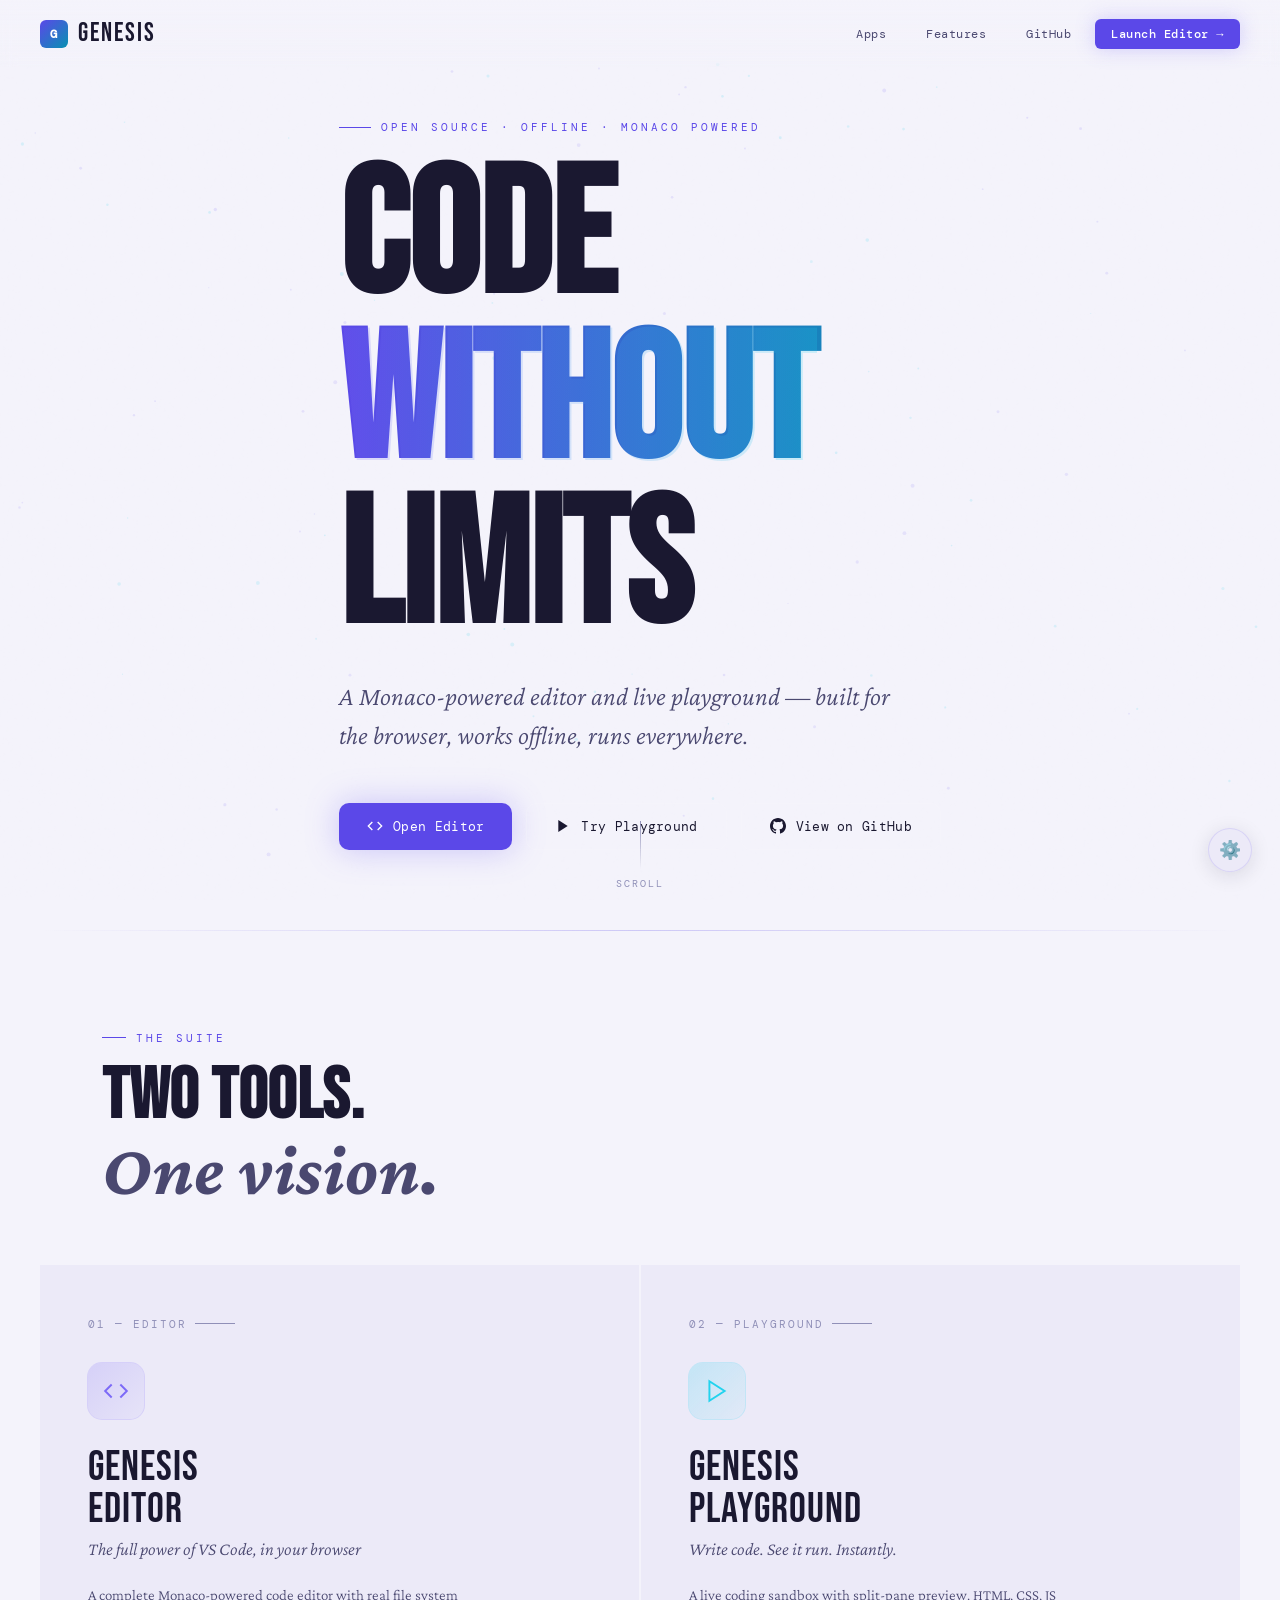
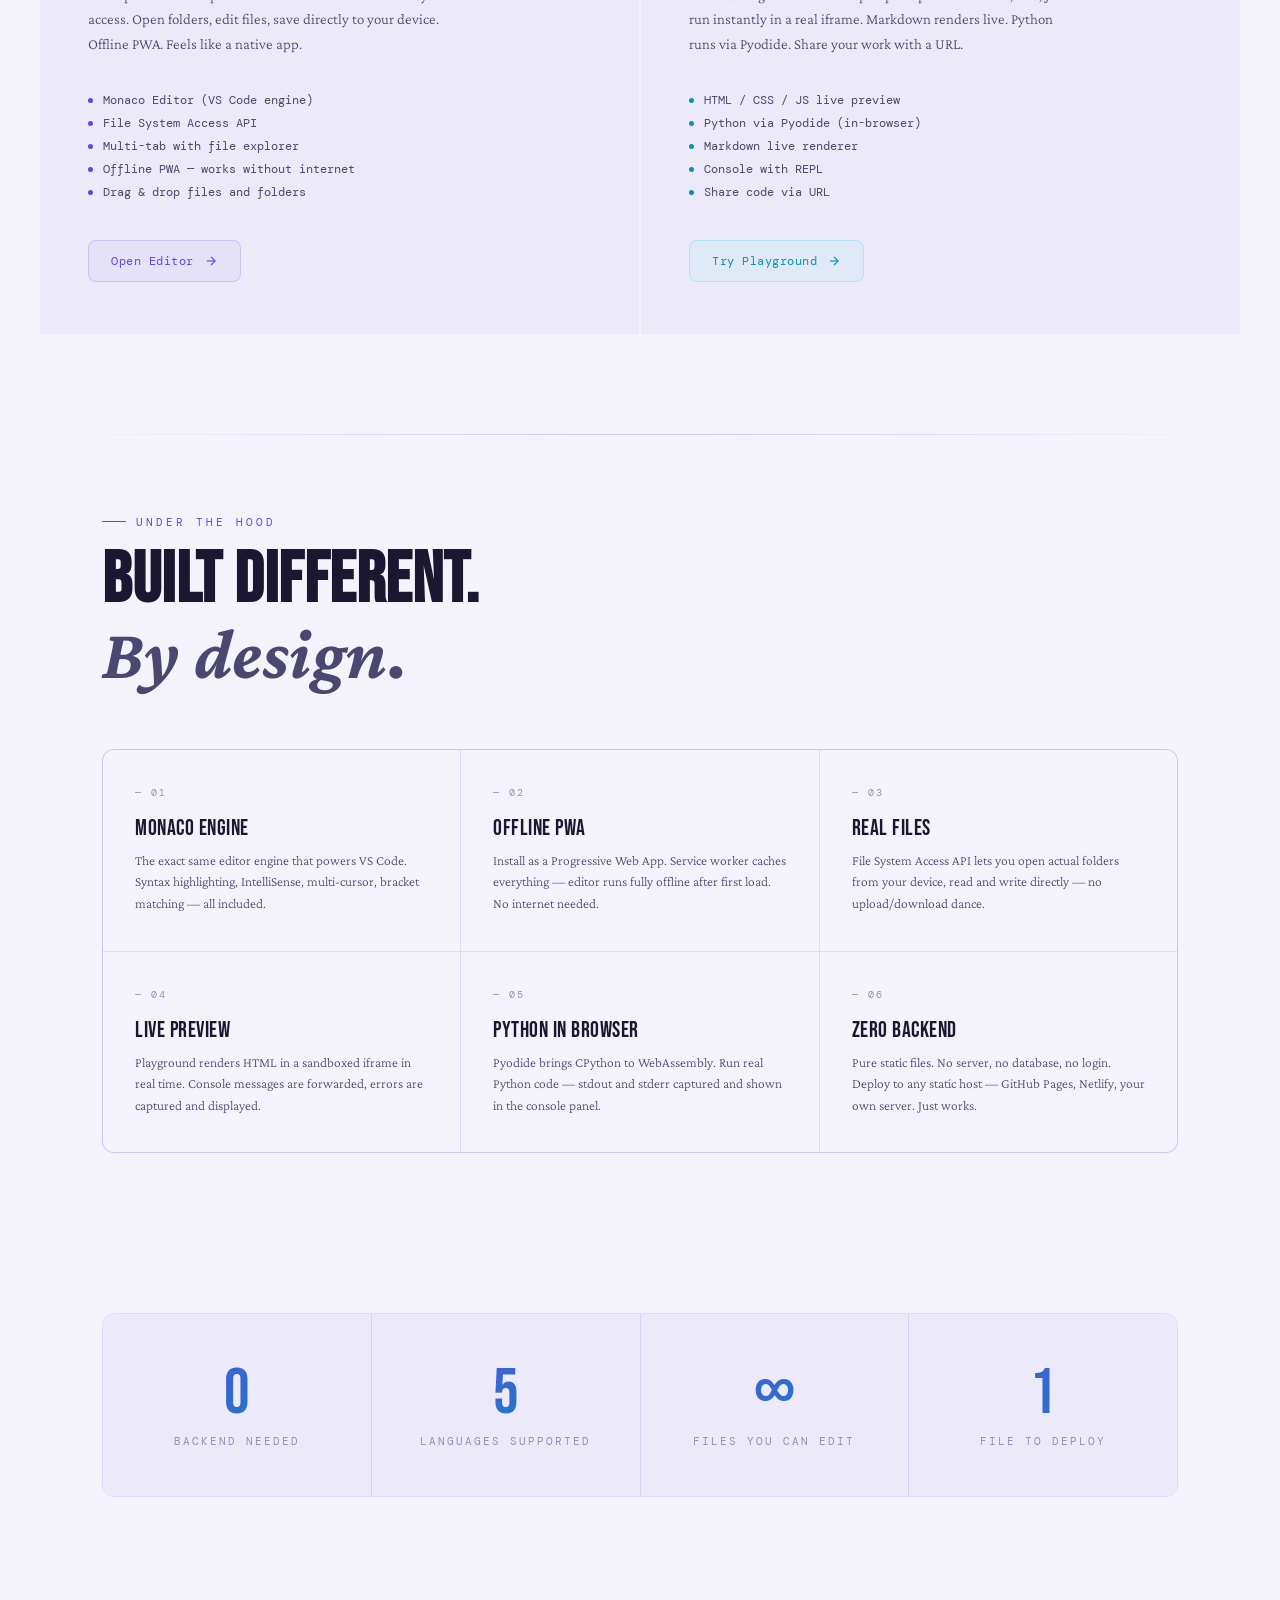
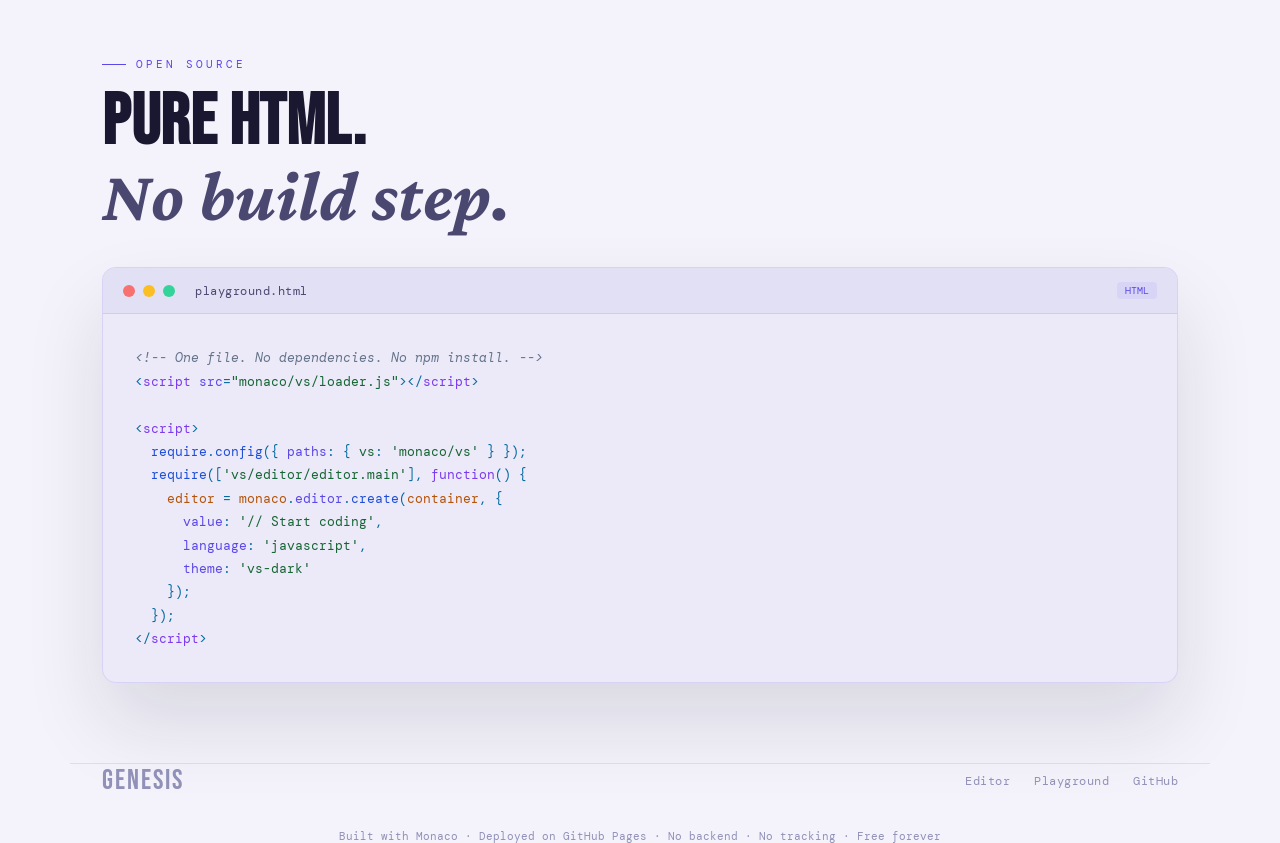
==== index.html @ 994501b7 "Add files via upload" ====
<!DOCTYPE html>
<html lang="en">
<head>
  <meta charset="UTF-8"/>
  <meta name="viewport" content="width=device-width,initial-scale=1.0"/>
  <title>Genesis — Code Without Limits</title>
  <meta name="description" content="Genesis is a powerful offline-capable code editor and playground built for the browser. Edit, run, and create — anywhere."/>
  <meta property="og:title" content="Genesis — Code Without Limits"/>
  <meta property="og:description" content="Monaco-powered editor + live playground. Open source. Offline. Free."/>
  <meta name="theme-color" content="#0a0a12"/>
  <link rel="preconnect" href="https://fonts.googleapis.com"/>
  <link href="https://fonts.googleapis.com/css2?family=Bebas+Neue&family=DM+Mono:ital,wght@0,400;0,500;1,400&family=Crimson+Pro:ital,wght@0,300;0,400;1,300&display=swap" rel="stylesheet"/>
  <style>
    /* ── DARK (default) ── */
    :root {
      --ink:      #e8e6f0;
      --ink2:     #8888aa;
      --ink3:     #44445a;
      --bg:       #0a0a12;
      --bg2:      #0f0f1a;
      --bg3:      #14141f;
      --accent:   #7c6af7;
      --accent2:  #22d3ee;
      --gold:     #f59e0b;
      --red:      #f87171;
      --border:   rgba(124,106,247,0.15);
      --glow:     rgba(124,106,247,0.08);
      --nav-bg:   rgba(10,10,18,.95);
      --shadow:   rgba(0,0,0,.5);
    }
    /* ── LIGHT ── */
    html[data-theme="light"] {
      --ink:      #1a1830;
      --ink2:     #4a4870;
      --ink3:     #9090b8;
      --bg:       #f4f3fb;
      --bg2:      #eceaf8;
      --bg3:      #e2e0f4;
      --accent:   #5b48e8;
      --accent2:  #0891b2;
      --gold:     #d97706;
      --red:      #dc2626;
      --border:   rgba(91,72,232,0.14);
      --glow:     rgba(91,72,232,0.06);
      --nav-bg:   rgba(244,243,251,.95);
      --shadow:   rgba(26,24,48,.12);
    }
    /* ── SETTING BUTTON ── */
    #setting {
      position:fixed;bottom:28px;right:28px;z-index:500;
      width:44px;height:44px;border-radius:50%;
      background:var(--bg2);border:1px solid var(--border);
      color:var(--ink2);font-size:18px;cursor:none;
      display:flex;align-items:center;justify-content:center;
      box-shadow:0 4px 20px var(--shadow);
      transition:background .2s,transform .25s,box-shadow .2s,border-color .2s;
    }
    #setting:hover{background:var(--bg3);transform:rotate(30deg) scale(1.08);border-color:var(--accent);box-shadow:0 6px 28px var(--shadow)}
    /* ── THEME PANEL ── */
    #theme-panel {
      position:fixed;bottom:82px;right:28px;z-index:499;
      background:var(--bg2);border:1px solid var(--border);
      border-radius:12px;padding:6px;
      box-shadow:0 12px 40px var(--shadow);
      display:flex;flex-direction:column;gap:2px;
      opacity:0;pointer-events:none;transform:translateY(8px) scale(.96);
      transition:opacity .18s,transform .18s;min-width:148px;
    }
    #theme-panel.open{opacity:1;pointer-events:all;transform:translateY(0) scale(1)}
    .theme-opt {
      display:flex;align-items:center;gap:10px;
      padding:9px 14px;border-radius:8px;border:none;
      background:transparent;color:var(--ink2);
      font-family:"DM Mono",monospace;font-size:12px;letter-spacing:.3px;
      cursor:none;transition:background .15s,color .15s;text-align:left;width:100%;
    }
    .theme-opt:hover{background:var(--bg3);color:var(--ink)}
    .theme-opt.active{background:rgba(124,106,247,.1);color:var(--accent)}
    html[data-theme="light"] .theme-opt.active{background:rgba(91,72,232,.1);color:var(--accent)}
    .theme-opt-icon{font-size:15px;flex-shrink:0}
    .theme-divider{height:1px;background:var(--border);margin:3px 2px}
    *,*::before,*::after{box-sizing:border-box;margin:0;padding:0}
    html{scroll-behavior:smooth}
    body{
      background:var(--bg);color:var(--ink);
      font-family:'Crimson Pro',Georgia,serif;
      overflow-x:hidden;min-height:100vh;
      cursor:none;
    }

    /* ── CUSTOM CURSOR ── */
    #cursor{
      position:fixed;width:10px;height:10px;border-radius:50%;
      background:var(--accent);pointer-events:none;z-index:9999;
      transform:translate(-50%,-50%);transition:transform .1s,width .2s,height .2s,opacity .2s;
      mix-blend-mode:screen;
    }
    #cursor-ring{
      position:fixed;width:36px;height:36px;border-radius:50%;
      border:1px solid rgba(124,106,247,.4);pointer-events:none;z-index:9998;
      transform:translate(-50%,-50%);transition:transform .18s ease-out,width .25s,height .25s,border-color .2s;
    }
    body:has(a:hover) #cursor,body:has(button:hover) #cursor{width:18px;height:18px}
    body:has(a:hover) #cursor-ring,body:has(button:hover) #cursor-ring{width:56px;height:56px;border-color:rgba(124,106,247,.7)}

    /* ── CANVAS ── */
    #canvas{position:fixed;inset:0;z-index:0;pointer-events:none;opacity:.5}

    /* ── NOISE OVERLAY ── */
    body::before{
      content:'';position:fixed;inset:0;z-index:1;pointer-events:none;
      background-image:url("data:image/svg+xml,%3Csvg viewBox='0 0 256 256' xmlns='http://www.w3.org/2000/svg'%3E%3Cfilter id='n'%3E%3CfeTurbulence type='fractalNoise' baseFrequency='0.9' numOctaves='4' stitchTiles='stitch'/%3E%3C/filter%3E%3Crect width='100%25' height='100%25' filter='url(%23n)' opacity='0.04'/%3E%3C/svg%3E");
      opacity:.4;
    }

    html[data-theme="light"] body::before{opacity:.18}
    html[data-theme="light"] #canvas{opacity:.25}
    /* transition all color properties */
    body,nav,.app-card,.feat-item,.stat,.code-window,.code-titlebar,.code-body{transition:background .3s,color .3s,border-color .3s}
    /* ── LAYOUT ── */
    .wrap{position:relative;z-index:2;max-width:1140px;margin:0 auto;padding:0 32px}

    /* ── NAV ── */
    nav{
      position:fixed;top:0;left:0;right:0;z-index:100;
      padding:18px 40px;display:flex;align-items:center;gap:16px;
      background:linear-gradient(to bottom,var(--nav-bg) 0%,transparent 100%);
      backdrop-filter:blur(8px);
    }
    .nav-logo{
      font-family:'Bebas Neue',sans-serif;font-size:26px;letter-spacing:2px;
      color:var(--ink);text-decoration:none;display:flex;align-items:center;gap:10px;
    }
    .nav-logo-mark{
      width:28px;height:28px;border-radius:6px;
      background:linear-gradient(135deg,var(--accent),var(--accent2));
      display:flex;align-items:center;justify-content:center;
      font-size:12px;font-weight:900;color:#fff;font-family:'DM Mono',monospace;
    }
    .nav-links{margin-left:auto;display:flex;gap:8px;align-items:center}
    .nav-link{
      padding:7px 16px;border-radius:6px;font-family:'DM Mono',monospace;
      font-size:12px;color:var(--ink2);text-decoration:none;letter-spacing:.5px;
      transition:color .15s,background .15s;
    }
    .nav-link:hover{color:var(--ink);background:rgba(255,255,255,.06)}
    .nav-link.cta{
      background:var(--accent);color:#fff;font-weight:500;
      transition:background .15s,transform .1s,box-shadow .15s;
      box-shadow:0 0 20px rgba(124,106,247,.3);
    }
    .nav-link.cta:hover{background:#6c5ae0;transform:translateY(-1px);box-shadow:0 4px 28px rgba(124,106,247,.5)}

    /* ── HERO ── */
    #hero{
      min-height:100vh;display:flex;flex-direction:column;justify-content:center;
      padding:120px 40px 80px;position:relative;overflow:hidden;
    }
    .hero-eyebrow{
      font-family:'DM Mono',monospace;font-size:11px;letter-spacing:3px;
      color:var(--accent);text-transform:uppercase;margin-bottom:24px;
      opacity:0;animation:fadeUp .6s .2s forwards;
      display:flex;align-items:center;gap:10px;
    }
    .hero-eyebrow::before{content:'';width:32px;height:1px;background:var(--accent)}
    .hero-title{
      font-family:'Bebas Neue',sans-serif;
      font-size:clamp(80px, 14vw, 200px);
      line-height:.92;letter-spacing:-1px;
      color:var(--ink);
      opacity:0;animation:fadeUp .7s .35s forwards;
      position:relative;
    }
    .hero-title .accent-line{
      display:block;
      background:linear-gradient(90deg,var(--accent),var(--accent2));
      -webkit-background-clip:text;-webkit-text-fill-color:transparent;background-clip:text;
      position:relative;
    }
    .hero-title .accent-line::after{
      content:attr(data-text);
      position:absolute;left:2px;top:2px;
      background:linear-gradient(90deg,rgba(124,106,247,.2),rgba(34,211,238,.2));
      -webkit-background-clip:text;-webkit-text-fill-color:transparent;background-clip:text;
      animation:glitch 4s infinite;
    }
    @keyframes glitch{
      0%,90%,100%{transform:none;opacity:0}
      91%{transform:translate(-3px,1px) skewX(-1deg);opacity:.6}
      93%{transform:translate(3px,-1px) skewX(1deg);opacity:.4}
      95%{transform:translate(-1px,2px);opacity:.5}
      97%{transform:translate(2px,-1px);opacity:.3}
    }
    .hero-sub{
      font-size:clamp(18px,2.5vw,26px);color:var(--ink2);
      font-weight:300;font-style:italic;max-width:560px;
      line-height:1.5;margin-top:24px;
      opacity:0;animation:fadeUp .7s .5s forwards;
    }
    .hero-ctas{
      display:flex;gap:14px;margin-top:48px;flex-wrap:wrap;
      opacity:0;animation:fadeUp .7s .65s forwards;
    }
    .btn-hero{
      display:inline-flex;align-items:center;gap:10px;
      padding:14px 28px;border-radius:10px;
      font-family:'DM Mono',monospace;font-size:13px;
      text-decoration:none;transition:all .2s;letter-spacing:.3px;
      border:none;cursor:none;
    }
    .btn-hero.primary{
      background:var(--accent);color:#fff;
      box-shadow:0 0 32px rgba(124,106,247,.35);
    }
    .btn-hero.primary:hover{background:#6c5ae0;transform:translateY(-2px);box-shadow:0 8px 40px rgba(124,106,247,.5)}
    .btn-hero.secondary{
      background:transparent;color:var(--ink);
      border:1px solid rgba(255,255,255,.12);
    }
    .btn-hero.secondary:hover{background:rgba(255,255,255,.06);border-color:rgba(255,255,255,.22);transform:translateY(-2px)}
    .btn-hero svg{flex-shrink:0}

    .hero-scroll{
      position:absolute;bottom:40px;left:50%;transform:translateX(-50%);
      display:flex;flex-direction:column;align-items:center;gap:8px;
      color:var(--ink3);font-family:'DM Mono',monospace;font-size:10px;letter-spacing:2px;
      opacity:0;animation:fadeIn 1s 1.2s forwards;
    }
    .hero-scroll-line{width:1px;height:48px;background:linear-gradient(to bottom,var(--ink3),transparent);animation:scrollPulse 2s infinite}
    @keyframes scrollPulse{0%,100%{opacity:.3;transform:scaleY(1)}50%{opacity:1;transform:scaleY(1.1)}}

    /* ── DIVIDER ── */
    .section-divider{
      height:1px;background:linear-gradient(to right,transparent,var(--accent),transparent);
      margin:0 40px;opacity:.25;
    }

    /* ── APPS SECTION ── */
    #apps{padding:100px 40px;}
    .section-label{
      font-family:'DM Mono',monospace;font-size:11px;letter-spacing:3px;
      color:var(--accent);text-transform:uppercase;margin-bottom:16px;
      display:flex;align-items:center;gap:10px;
    }
    .section-label::before{content:'';width:24px;height:1px;background:var(--accent)}
    .section-title{
      font-family:'Bebas Neue',sans-serif;font-size:clamp(42px,6vw,72px);
      color:var(--ink);line-height:1;margin-bottom:56px;letter-spacing:.5px;
    }
    .section-title em{font-style:italic;color:var(--ink2);font-family:'Crimson Pro',serif}

    .apps-grid{display:grid;grid-template-columns:1fr 1fr;gap:2px}

    .app-card{
      position:relative;padding:52px 48px;overflow:hidden;
      background:var(--bg2);
      transition:background .2s;
      text-decoration:none;color:inherit;display:block;
    }
    .app-card:hover{background:var(--bg3)}
    .app-card::before{
      content:'';position:absolute;inset:0;
      opacity:0;transition:opacity .3s;
      pointer-events:none;
    }
    .app-card-editor::before{background:radial-gradient(ellipse at 20% 50%,rgba(124,106,247,.08) 0%,transparent 70%)}
    .app-card-playground::before{background:radial-gradient(ellipse at 80% 50%,rgba(34,211,238,.08) 0%,transparent 70%)}
    .app-card:hover::before{opacity:1}

    /* top accent line */
    .app-card::after{
      content:'';position:absolute;top:0;left:0;right:0;height:2px;
      opacity:0;transition:opacity .3s;
    }
    .app-card-editor::after{background:linear-gradient(to right,var(--accent),transparent)}
    .app-card-playground::after{background:linear-gradient(to right,var(--accent2),transparent)}
    .app-card:hover::after{opacity:1}

    .app-card-num{
      font-family:'DM Mono',monospace;font-size:11px;color:var(--ink3);
      letter-spacing:2px;margin-bottom:32px;display:flex;align-items:center;gap:8px;
    }
    .app-card-num::after{content:'';flex:1;max-width:40px;height:1px;background:var(--ink3)}

    .app-icon{
      width:56px;height:56px;border-radius:14px;margin-bottom:28px;
      display:flex;align-items:center;justify-content:center;font-size:24px;
      position:relative;
    }
    .app-icon-editor{background:linear-gradient(135deg,rgba(124,106,247,.2),rgba(124,106,247,.05));box-shadow:0 0 0 1px rgba(124,106,247,.2)}
    .app-icon-playground{background:linear-gradient(135deg,rgba(34,211,238,.2),rgba(34,211,238,.05));box-shadow:0 0 0 1px rgba(34,211,238,.2)}

    .app-name{
      font-family:'Bebas Neue',sans-serif;font-size:42px;letter-spacing:1px;
      color:var(--ink);margin-bottom:8px;line-height:1;
    }
    .app-tagline{
      font-family:'Crimson Pro',serif;font-size:18px;font-style:italic;
      color:var(--ink2);margin-bottom:24px;font-weight:300;
    }
    .app-desc{
      font-size:15px;color:var(--ink2);line-height:1.65;margin-bottom:36px;
      font-weight:300;max-width:380px;
    }
    .app-features{display:flex;flex-direction:column;gap:8px;margin-bottom:40px}
    .app-feat{
      display:flex;align-items:center;gap:10px;
      font-family:'DM Mono',monospace;font-size:11.5px;color:var(--ink2);
    }
    .app-feat-dot{width:5px;height:5px;border-radius:50%;flex-shrink:0}
    .feat-dot-editor{background:var(--accent)}
    .feat-dot-playground{background:var(--accent2)}

    .app-cta{
      display:inline-flex;align-items:center;gap:10px;
      font-family:'DM Mono',monospace;font-size:12px;letter-spacing:.5px;
      padding:12px 22px;border-radius:8px;text-decoration:none;
      transition:all .2s;
    }
    .app-cta-editor{
      color:var(--accent);border:1px solid rgba(124,106,247,.25);
      background:rgba(124,106,247,.06);
    }
    .app-cta-editor:hover{background:rgba(124,106,247,.14);border-color:rgba(124,106,247,.5);transform:translateY(-1px)}
    .app-cta-playground{
      color:var(--accent2);border:1px solid rgba(34,211,238,.25);
      background:rgba(34,211,238,.06);
    }
    .app-cta-playground:hover{background:rgba(34,211,238,.14);border-color:rgba(34,211,238,.5);transform:translateY(-1px)}

    .app-cta svg{transition:transform .2s}
    .app-card:hover .app-cta svg{transform:translateX(4px)}

    /* ── FEATURES STRIP ── */
    #features{padding:80px 40px}
    .features-grid{
      display:grid;grid-template-columns:repeat(3,1fr);gap:1px;
      background:var(--border);border:1px solid var(--border);border-radius:12px;overflow:hidden;
    }
    .feat-item{
      padding:36px 32px;background:var(--bg);
      opacity:0;transform:translateY(20px);
      transition:opacity .5s,transform .5s,background .2s;
    }
    .feat-item.visible{opacity:1;transform:translateY(0)}
    .feat-item:hover{background:var(--bg2)}
    .feat-num{font-family:'DM Mono',monospace;font-size:10px;color:var(--ink3);letter-spacing:2px;margin-bottom:16px}
    .feat-title{font-family:'Bebas Neue',sans-serif;font-size:22px;color:var(--ink);margin-bottom:8px;letter-spacing:.5px}
    .feat-body{font-size:13.5px;color:var(--ink2);line-height:1.6;font-weight:300}

    /* ── STATS ── */
    #stats{padding:80px 40px}
    .stats-row{display:flex;gap:0;border:1px solid var(--border);border-radius:12px;overflow:hidden}
    .stat{
      flex:1;padding:48px 36px;text-align:center;
      background:var(--bg2);border-right:1px solid var(--border);
      transition:background .2s;
    }
    .stat:last-child{border-right:none}
    .stat:hover{background:var(--bg3)}
    .stat-num{
      font-family:'Bebas Neue',sans-serif;font-size:64px;line-height:1;
      background:linear-gradient(135deg,var(--accent),var(--accent2));
      -webkit-background-clip:text;-webkit-text-fill-color:transparent;background-clip:text;
    }
    .stat-label{font-family:'DM Mono',monospace;font-size:11px;color:var(--ink3);letter-spacing:2px;margin-top:8px;text-transform:uppercase}

    /* ── CODE PREVIEW ── */
    #preview-section{padding:80px 40px}
    .code-window{
      background:var(--bg2);border:1px solid var(--border);border-radius:14px;overflow:hidden;
      box-shadow:0 40px 80px var(--shadow);
    }
    .code-titlebar{
      display:flex;align-items:center;gap:8px;padding:14px 20px;
      background:var(--bg3);border-bottom:1px solid var(--border);
    }
    .code-dot{width:12px;height:12px;border-radius:50%}
    .code-dot-r{background:#f87171}.code-dot-y{background:#fbbf24}.code-dot-g{background:#34d399}
    .code-filename{
      margin-left:12px;font-family:'DM Mono',monospace;font-size:12px;
      color:var(--ink2);letter-spacing:.5px;
    }
    .code-lang-badge{
      margin-left:auto;font-family:'DM Mono',monospace;font-size:10px;
      color:var(--accent);background:rgba(124,106,247,.1);
      padding:2px 8px;border-radius:4px;
    }
    .code-body{padding:32px;font-family:'DM Mono',monospace;font-size:13px;line-height:1.8;overflow-x:auto}
    .t-kw{color:#c792ea}.t-fn{color:#82aaff}.t-str{color:#c3e88d}
    .t-num{color:#f78c6c}.t-cm{color:#546e7a;font-style:italic}.t-punct{color:#89ddff}
    .t-var{color:#ffcb6b}.t-prop{color:#7c6af7}
    html[data-theme="light"] .t-kw{color:#7c3aed}
    html[data-theme="light"] .t-fn{color:#1d4ed8}
    html[data-theme="light"] .t-str{color:#166534}
    html[data-theme="light"] .t-num{color:#9a3412}
    html[data-theme="light"] .t-cm{color:#64748b}
    html[data-theme="light"] .t-punct{color:#0369a1}
    html[data-theme="light"] .t-var{color:#b45309}
    html[data-theme="light"] .t-prop{color:#5b48e8}

    /* ── FOOTER ── */
    footer{
      padding:64px 40px;border-top:1px solid var(--border);
      display:flex;align-items:center;justify-content:space-between;flex-wrap:wrap;gap:24px;
    }
    .footer-logo{font-family:'Bebas Neue',sans-serif;font-size:28px;letter-spacing:2px;color:var(--ink3)}
    .footer-links{display:flex;gap:24px;flex-wrap:wrap}
    .footer-link{font-family:'DM Mono',monospace;font-size:12px;color:var(--ink3);text-decoration:none;letter-spacing:.5px;transition:color .15s}
    .footer-link:hover{color:var(--ink)}
    .footer-copy{font-family:'DM Mono',monospace;font-size:11px;color:var(--ink3);width:100%;text-align:center;margin-top:8px}

    /* ── ANIMATIONS ── */
    @keyframes fadeUp{from{opacity:0;transform:translateY(24px)}to{opacity:1;transform:translateY(0)}}
    @keyframes fadeIn{from{opacity:0}to{opacity:1}}

    /* ── MOBILE ── */
    @media(max-width:800px){
      nav{padding:16px 20px}
      .nav-links .nav-link:not(.cta){display:none}
      #hero{padding:100px 20px 80px}
      #apps,#features,#stats,#preview-section,footer{padding-left:20px;padding-right:20px}
      .apps-grid{grid-template-columns:1fr}
      .features-grid{grid-template-columns:1fr}
      .stats-row{flex-direction:column}
      .stat{border-right:none;border-bottom:1px solid var(--border);padding:36px 24px}
      .stat:last-child{border-bottom:none}
      .app-card{padding:36px 28px}
      .hero-scroll{display:none}
      body{cursor:auto}
      #cursor,#cursor-ring{display:none}
    }
  </style>
</head>
<body>

<div id="cursor"></div>
<div id="cursor-ring"></div>
<canvas id="canvas"></canvas>

<!-- NAV -->
<nav>
  <a href="#" class="nav-logo">
    <div class="nav-logo-mark">G</div>
    GENESIS
  </a>
  <div class="nav-links">
    <a href="#apps" class="nav-link">Apps</a>
    <a href="#features" class="nav-link">Features</a>
    <a href="https://github.com/hpctav/Genesis" class="nav-link" target="_blank">GitHub</a>
    <a href="editor.html" class="nav-link cta">Launch Editor →</a>
  </div>
</nav>

<!-- HERO -->
<section id="hero">
  <div class="wrap">
    <p class="hero-eyebrow">Open Source · Offline · Monaco Powered</p>
    <h1 class="hero-title">
      CODE<br>
      <span class="accent-line" data-text="WITHOUT">WITHOUT</span>
      LIMITS
    </h1>
    <p class="hero-sub">A Monaco-powered editor and live playground — built for the browser, works offline, runs everywhere.</p>
    <div class="hero-ctas">
      <a href="editor.html" class="btn-hero primary">
        <svg width="16" height="16" viewBox="0 0 24 24" fill="none" stroke="currentColor" stroke-width="2"><polyline points="16 18 22 12 16 6"/><polyline points="8 6 2 12 8 18"/></svg>
        Open Editor
      </a>
      <a href="playground.html" class="btn-hero secondary">
        <svg width="16" height="16" viewBox="0 0 24 24" fill="currentColor"><polygon points="5,3 19,12 5,21"/></svg>
        Try Playground
      </a>
      <a href="https://github.com/hpctav/Genesis" class="btn-hero secondary" target="_blank">
        <svg width="16" height="16" viewBox="0 0 24 24" fill="currentColor"><path d="M12 0C5.37 0 0 5.37 0 12c0 5.3 3.44 9.8 8.2 11.38.6.11.82-.26.82-.58v-2.03c-3.34.72-4.04-1.61-4.04-1.61-.54-1.38-1.33-1.75-1.33-1.75-1.09-.74.08-.73.08-.73 1.2.09 1.84 1.24 1.84 1.24 1.07 1.83 2.8 1.3 3.49 1 .11-.78.42-1.3.76-1.6-2.67-.3-5.47-1.33-5.47-5.93 0-1.31.47-2.38 1.24-3.22-.14-.3-.54-1.52.1-3.18 0 0 1-.32 3.3 1.23a11.5 11.5 0 0 1 3-.4c1.02 0 2.04.13 3 .4 2.28-1.55 3.29-1.23 3.29-1.23.64 1.66.24 2.88.12 3.18.77.84 1.23 1.91 1.23 3.22 0 4.61-2.8 5.63-5.48 5.92.43.37.81 1.1.81 2.22v3.29c0 .32.22.7.82.58C20.56 21.8 24 17.3 24 12c0-6.63-5.37-12-12-12z"/></svg>
        View on GitHub
      </a>
    </div>
  </div>
  <div class="hero-scroll">
    <div class="hero-scroll-line"></div>
    SCROLL
  </div>
</section>

<div class="section-divider"></div>

<!-- APPS SECTION -->
<section id="apps">
  <div class="wrap">
    <p class="section-label">The Suite</p>
    <h2 class="section-title">Two tools.<br><em>One vision.</em></h2>
  </div>

  <div class="apps-grid">
    <!-- EDITOR -->
    <a href="editor.html" class="app-card app-card-editor">
      <div class="app-card-num">01 — EDITOR</div>
      <div class="app-icon app-icon-editor">
        <svg width="26" height="26" viewBox="0 0 24 24" fill="none" stroke="#7c6af7" stroke-width="1.8"><polyline points="16 18 22 12 16 6"/><polyline points="8 6 2 12 8 18"/></svg>
      </div>
      <div class="app-name">Genesis<br>Editor</div>
      <div class="app-tagline">The full power of VS Code, in your browser</div>
      <p class="app-desc">
        A complete Monaco-powered code editor with real file system access. 
        Open folders, edit files, save directly to your device. Offline PWA. 
        Feels like a native app.
      </p>
      <div class="app-features">
        <div class="app-feat"><span class="app-feat-dot feat-dot-editor"></span>Monaco Editor (VS Code engine)</div>
        <div class="app-feat"><span class="app-feat-dot feat-dot-editor"></span>File System Access API</div>
        <div class="app-feat"><span class="app-feat-dot feat-dot-editor"></span>Multi-tab with file explorer</div>
        <div class="app-feat"><span class="app-feat-dot feat-dot-editor"></span>Offline PWA — works without internet</div>
        <div class="app-feat"><span class="app-feat-dot feat-dot-editor"></span>Drag & drop files and folders</div>
      </div>
      <span class="app-cta app-cta-editor">
        Open Editor
        <svg width="14" height="14" viewBox="0 0 24 24" fill="none" stroke="currentColor" stroke-width="2"><line x1="5" y1="12" x2="19" y2="12"/><polyline points="12 5 19 12 12 19"/></svg>
      </span>
    </a>

    <!-- PLAYGROUND -->
    <a href="playground.html" class="app-card app-card-playground">
      <div class="app-card-num">02 — PLAYGROUND</div>
      <div class="app-icon app-icon-playground">
        <svg width="26" height="26" viewBox="0 0 24 24" fill="none" stroke="#22d3ee" stroke-width="1.8"><polygon points="5,3 19,12 5,21"/></svg>
      </div>
      <div class="app-name">Genesis<br>Playground</div>
      <div class="app-tagline">Write code. See it run. Instantly.</div>
      <p class="app-desc">
        A live coding sandbox with split-pane preview. HTML, CSS, JS run 
        instantly in a real iframe. Markdown renders live. Python runs via Pyodide. 
        Share your work with a URL.
      </p>
      <div class="app-features">
        <div class="app-feat"><span class="app-feat-dot feat-dot-playground"></span>HTML / CSS / JS live preview</div>
        <div class="app-feat"><span class="app-feat-dot feat-dot-playground"></span>Python via Pyodide (in-browser)</div>
        <div class="app-feat"><span class="app-feat-dot feat-dot-playground"></span>Markdown live renderer</div>
        <div class="app-feat"><span class="app-feat-dot feat-dot-playground"></span>Console with REPL</div>
        <div class="app-feat"><span class="app-feat-dot feat-dot-playground"></span>Share code via URL</div>
      </div>
      <span class="app-cta app-cta-playground">
        Try Playground
        <svg width="14" height="14" viewBox="0 0 24 24" fill="none" stroke="currentColor" stroke-width="2"><line x1="5" y1="12" x2="19" y2="12"/><polyline points="12 5 19 12 12 19"/></svg>
      </span>
    </a>
  </div>
</section>

<div class="section-divider"></div>

<!-- FEATURES -->
<section id="features">
  <div class="wrap">
    <p class="section-label">Under the hood</p>
    <h2 class="section-title">Built different.<br><em>By design.</em></h2>
    <div class="features-grid">
      <div class="feat-item">
        <div class="feat-num">— 01</div>
        <div class="feat-title">Monaco Engine</div>
        <p class="feat-body">The exact same editor engine that powers VS Code. Syntax highlighting, IntelliSense, multi-cursor, bracket matching — all included.</p>
      </div>
      <div class="feat-item">
        <div class="feat-num">— 02</div>
        <div class="feat-title">Offline PWA</div>
        <p class="feat-body">Install as a Progressive Web App. Service worker caches everything — editor runs fully offline after first load. No internet needed.</p>
      </div>
      <div class="feat-item">
        <div class="feat-num">— 03</div>
        <div class="feat-title">Real Files</div>
        <p class="feat-body">File System Access API lets you open actual folders from your device, read and write directly — no upload/download dance.</p>
      </div>
      <div class="feat-item">
        <div class="feat-num">— 04</div>
        <div class="feat-title">Live Preview</div>
        <p class="feat-body">Playground renders HTML in a sandboxed iframe in real time. Console messages are forwarded, errors are captured and displayed.</p>
      </div>
      <div class="feat-item">
        <div class="feat-num">— 05</div>
        <div class="feat-title">Python In Browser</div>
        <p class="feat-body">Pyodide brings CPython to WebAssembly. Run real Python code — stdout and stderr captured and shown in the console panel.</p>
      </div>
      <div class="feat-item">
        <div class="feat-num">— 06</div>
        <div class="feat-title">Zero Backend</div>
        <p class="feat-body">Pure static files. No server, no database, no login. Deploy to any static host — GitHub Pages, Netlify, your own server. Just works.</p>
      </div>
    </div>
  </div>
</section>

<!-- STATS -->
<section id="stats">
  <div class="wrap">
    <div class="stats-row">
      <div class="stat"><div class="stat-num">0</div><div class="stat-label">Backend Needed</div></div>
      <div class="stat"><div class="stat-num">5</div><div class="stat-label">Languages Supported</div></div>
      <div class="stat"><div class="stat-num">∞</div><div class="stat-label">Files You Can Edit</div></div>
      <div class="stat"><div class="stat-num">1</div><div class="stat-label">File to Deploy</div></div>
    </div>
  </div>
</section>

<!-- CODE PREVIEW -->
<section id="preview-section">
  <div class="wrap">
    <p class="section-label">Open Source</p>
    <h2 class="section-title" style="margin-bottom:32px">Pure HTML.<br><em>No build step.</em></h2>
    <div class="code-window">
      <div class="code-titlebar">
        <div class="code-dot code-dot-r"></div>
        <div class="code-dot code-dot-y"></div>
        <div class="code-dot code-dot-g"></div>
        <span class="code-filename">playground.html</span>
        <span class="code-lang-badge">HTML</span>
      </div>
      <div class="code-body">
<span class="t-cm">&lt;!-- One file. No dependencies. No npm install. --&gt;</span><br>
<span class="t-punct">&lt;</span><span class="t-kw">script</span> <span class="t-prop">src</span><span class="t-punct">=</span><span class="t-str">"monaco/vs/loader.js"</span><span class="t-punct">&gt;&lt;/</span><span class="t-kw">script</span><span class="t-punct">&gt;</span><br><br>
<span class="t-punct">&lt;</span><span class="t-kw">script</span><span class="t-punct">&gt;</span><br>
&nbsp;&nbsp;<span class="t-fn">require</span><span class="t-punct">.</span><span class="t-fn">config</span><span class="t-punct">({</span> <span class="t-prop">paths</span><span class="t-punct">:</span> <span class="t-punct">{</span> <span class="t-str">vs</span><span class="t-punct">:</span> <span class="t-str">'monaco/vs'</span> <span class="t-punct">}</span> <span class="t-punct">});</span><br>
&nbsp;&nbsp;<span class="t-fn">require</span><span class="t-punct">([</span><span class="t-str">'vs/editor/editor.main'</span><span class="t-punct">],</span> <span class="t-kw">function</span><span class="t-punct">() {</span><br>
&nbsp;&nbsp;&nbsp;&nbsp;<span class="t-var">editor</span> <span class="t-punct">=</span> <span class="t-var">monaco</span><span class="t-punct">.</span><span class="t-prop">editor</span><span class="t-punct">.</span><span class="t-fn">create</span><span class="t-punct">(</span><span class="t-var">container</span><span class="t-punct">,</span> <span class="t-punct">{</span><br>
&nbsp;&nbsp;&nbsp;&nbsp;&nbsp;&nbsp;<span class="t-prop">value</span><span class="t-punct">:</span> <span class="t-str">'// Start coding'</span><span class="t-punct">,</span><br>
&nbsp;&nbsp;&nbsp;&nbsp;&nbsp;&nbsp;<span class="t-prop">language</span><span class="t-punct">:</span> <span class="t-str">'javascript'</span><span class="t-punct">,</span><br>
&nbsp;&nbsp;&nbsp;&nbsp;&nbsp;&nbsp;<span class="t-prop">theme</span><span class="t-punct">:</span> <span class="t-str">'vs-dark'</span><br>
&nbsp;&nbsp;&nbsp;&nbsp;<span class="t-punct">});</span><br>
&nbsp;&nbsp;<span class="t-punct">});</span><br>
<span class="t-punct">&lt;/</span><span class="t-kw">script</span><span class="t-punct">&gt;</span>
      </div>
    </div>
  </div>
</section>

<!-- FOOTER -->
<footer class="wrap">
  <div class="footer-logo">GENESIS</div>
  <div class="footer-links">
    <a href="editor.html" class="footer-link">Editor</a>
    <a href="playground.html" class="footer-link">Playground</a>
    <a href="https://github.com/hpctav/Genesis" class="footer-link" target="_blank">GitHub</a>
  </div>
  <p class="footer-copy">Built with Monaco · Deployed on GitHub Pages · No backend · No tracking · Free forever</p>
</footer>

<script>
// ── CUSTOM CURSOR ──
const cur = document.getElementById('cursor');
const curRing = document.getElementById('cursor-ring');
let mx = -100, my = -100, rx = -100, ry = -100;
document.addEventListener('mousemove', e => { mx = e.clientX; my = e.clientY; });
(function animCursor() {
  rx += (mx - rx) * 0.14;
  ry += (my - ry) * 0.14;
  cur.style.left = mx + 'px'; cur.style.top = my + 'px';
  curRing.style.left = rx + 'px'; curRing.style.top = ry + 'px';
  requestAnimationFrame(animCursor);
})();

// ── PARTICLE CANVAS ──
const canvas = document.getElementById('canvas');
const ctx = canvas.getContext('2d');
let W, H, particles = [];

function resize() {
  W = canvas.width = window.innerWidth;
  H = canvas.height = window.innerHeight;
}
resize();
window.addEventListener('resize', resize);

class Particle {
  constructor() { this.reset(); this.y = Math.random() * H; }
  reset() {
    this.x = Math.random() * W;
    this.y = H + 10;
    this.vx = (Math.random() - .5) * .4;
    this.vy = -(Math.random() * .6 + .2);
    this.size = Math.random() * 1.5 + .5;
    this.life = 1;
    this.decay = Math.random() * .003 + .001;
    this.color = Math.random() > .5 ? '124,106,247' : '34,211,238';
  }
  update() {
    this.x += this.vx; this.y += this.vy;
    this.life -= this.decay;
    if (this.life <= 0 || this.y < -10) this.reset();
  }
  draw() {
    ctx.beginPath();
    ctx.arc(this.x, this.y, this.size, 0, Math.PI * 2);
    ctx.fillStyle = `rgba(${this.color},${this.life * .6})`;
    ctx.fill();
  }
}

for (let i = 0; i < 120; i++) particles.push(new Particle());

function animParticles() {
  ctx.clearRect(0, 0, W, H);
  particles.forEach(p => { p.update(); p.draw(); });
  requestAnimationFrame(animParticles);
}
animParticles();

// ── SCROLL REVEAL ──
const observer = new IntersectionObserver(entries => {
  entries.forEach((entry, i) => {
    if (entry.isIntersecting) {
      setTimeout(() => entry.target.classList.add('visible'), i * 80);
    }
  });
}, { threshold: .1 });
document.querySelectorAll('.feat-item').forEach(el => observer.observe(el));

// ── THEME SYSTEM ──
// Apply saved theme immediately (before DOM ready) to avoid flash
(function() {
  const saved = localStorage.getItem('genesis-theme') || 'auto';
  const MQ = window.matchMedia('(prefers-color-scheme: light)');
  const resolved = saved === 'auto' ? (MQ.matches ? 'light' : 'dark') : saved;
  document.documentElement.setAttribute('data-theme', resolved);
})();

document.addEventListener('DOMContentLoaded', function() {
  const html = document.documentElement;
  const panel = document.getElementById('theme-panel');
  const settBtn = document.getElementById('setting');
  const opts = document.querySelectorAll('.theme-opt');
  const MQ = window.matchMedia('(prefers-color-scheme: light)');

  function getSystemTheme() { return MQ.matches ? 'light' : 'dark'; }

  function applyTheme(pref) {
    const resolved = pref === 'auto' ? getSystemTheme() : pref;
    html.setAttribute('data-theme', resolved);
    opts.forEach(o => o.classList.toggle('active', o.dataset.themeOpt === pref));
    const meta = document.querySelector('meta[name="theme-color"]');
    if (meta) meta.content = resolved === 'light' ? '#f4f3fb' : '#0a0a12';
  }

  const saved = localStorage.getItem('genesis-theme') || 'auto';
  applyTheme(saved);

  opts.forEach(btn => {
    btn.addEventListener('click', () => {
      const pref = btn.dataset.themeOpt;
      localStorage.setItem('genesis-theme', pref);
      applyTheme(pref);
      panel.classList.remove('open');
      settBtn.classList.remove('active');
    });
  });

  settBtn.addEventListener('click', e => {
    e.stopPropagation();
    panel.classList.toggle('open');
    settBtn.classList.toggle('active');
  });

  document.addEventListener('click', () => {
    panel.classList.remove('open');
    settBtn.classList.remove('active');
  });
  panel.addEventListener('click', e => e.stopPropagation());

  MQ.addEventListener('change', () => {
    if (localStorage.getItem('genesis-theme') === 'auto') applyTheme('auto');
  });
});

// ── SMOOTH NAV LINKS ──
document.querySelectorAll('a[href^="#"]').forEach(a => {
  a.addEventListener('click', e => {
    const target = document.querySelector(a.getAttribute('href'));
    if (target) { e.preventDefault(); target.scrollIntoView({ behavior: 'smooth' }); }
  });
});
</script>

<!-- SETTING BUTTON -->
<button id="setting" title="Theme settings" aria-label="Theme settings">⚙️</button>

<!-- THEME PANEL -->
<div id="theme-panel" role="menu">
  <button class="theme-opt active" data-theme-opt="dark">
    <span class="theme-opt-icon">🌑</span> Dark
  </button>
  <div class="theme-divider"></div>
  <button class="theme-opt" data-theme-opt="light">
    <span class="theme-opt-icon">☀️</span> Light
  </button>
  <div class="theme-divider"></div>
  <button class="theme-opt" data-theme-opt="auto">
    <span class="theme-opt-icon">💻</span> Auto
  </button>
</div>
</body>
</html>
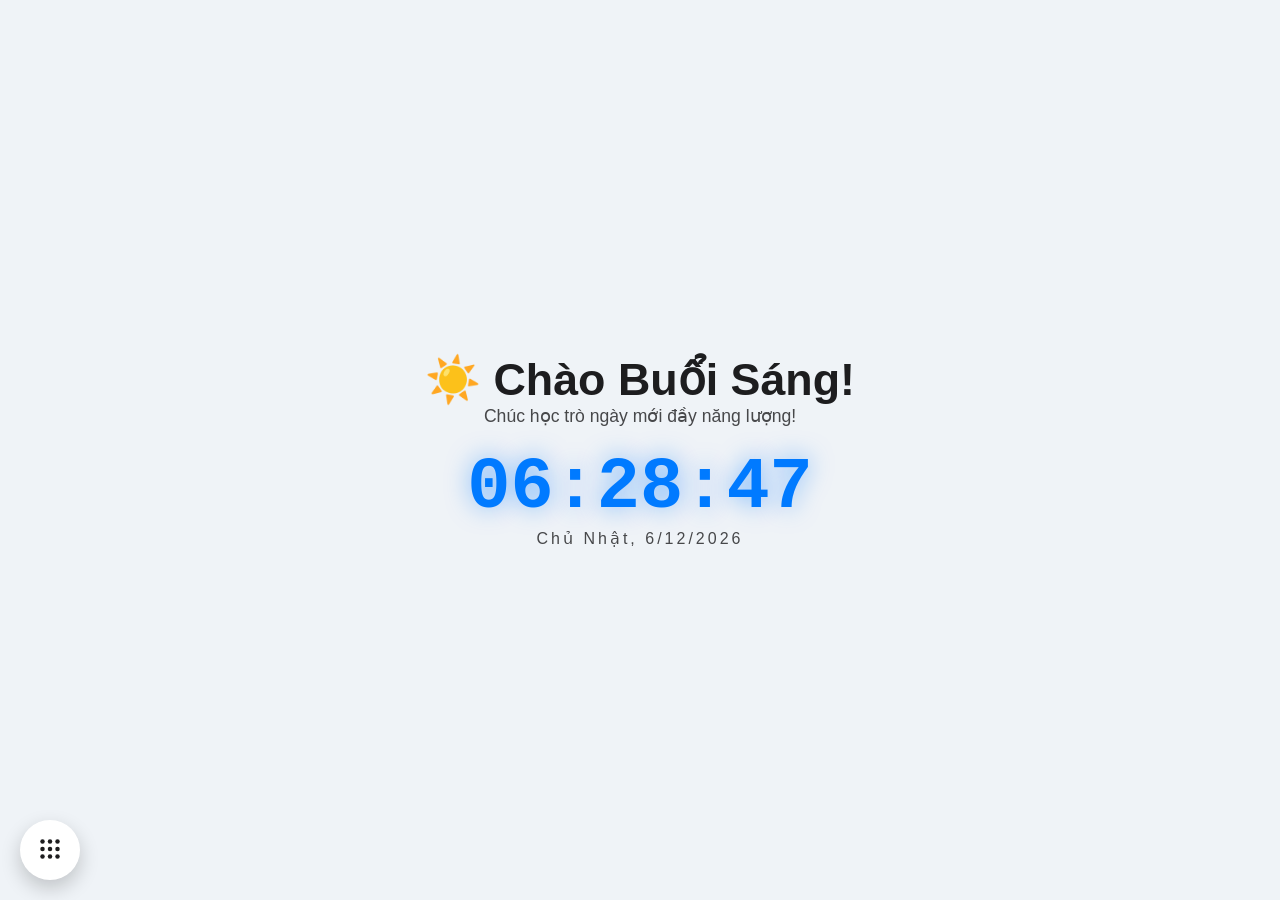
==== commit ef3b5776: "Add files via upload" ====
--- a/index.html
+++ b/index.html
@@ -1,799 +1,686 @@
 <!DOCTYPE html>
-<html lang="en">
+<html lang="vi">
+
 <head>
-  <meta charset="UTF-8"/>
-  <meta name="viewport" content="width=device-width,initial-scale=1.0"/>
-  <title>Genesis — Code Without Limits</title>
-  <meta name="description" content="Genesis is a powerful offline-capable code editor and playground built for the browser. Edit, run, and create — anywhere."/>
-  <meta property="og:title" content="Genesis — Code Without Limits"/>
-  <meta property="og:description" content="Monaco-powered editor + live playground. Open source. Offline. Free."/>
-  <meta name="theme-color" content="#0a0a12"/>
-  <link rel="preconnect" href="https://fonts.googleapis.com"/>
-  <link href="https://fonts.googleapis.com/css2?family=Bebas+Neue&family=DM+Mono:ital,wght@0,400;0,500;1,400&family=Crimson+Pro:ital,wght@0,300;0,400;1,300&display=swap" rel="stylesheet"/>
+  <meta charset="utf-8">
+  <meta name="viewport" content="width=device-width, initial-scale=1">
+  <title>Bí Kíp Giao Diện Hiện Đại & Hiệu Ứng Hạt</title>
+
   <style>
-    /* ── DARK (default) ── */
+    *,
+    *::before,
+    *::after {
+      box-sizing: border-box;
+      margin: 0;
+      padding: 0;
+    }
+
+    body {
+      font-family: 'Segoe UI', sans-serif;
+      min-height: 100vh;
+      display: flex;
+      flex-direction: column;
+      align-items: center;
+      justify-content: center;
+      overflow: hidden;
+      touch-action: none;
+      background: #0f0c29;
+      color: #fff;
+      transition: background 0.3s cubic-bezier(0.4, 0, 0.2, 1), color 0.3s cubic-bezier(0.4, 0, 0.2, 1);
+    }
+
+    /* --- 1. CANVAS HIỆU ỨNG HẠT VÀ BLOB --- */
+    canvas#canvas {
+      position: fixed;
+      top: 0;
+      left: 0;
+      width: 100%;
+      height: 100%;
+      z-index: 0;
+      will-change: transform;
+    }
+
+    .blob-container {
+      position: fixed;
+      top: 0;
+      left: 0;
+      width: 100%;
+      height: 100%;
+      z-index: -1;
+      background: #f0f2f5;
+    }
+
+    .blob {
+      position: absolute;
+      width: 400px;
+      height: 400px;
+      filter: blur(80px);
+      border-radius: 50%;
+      opacity: 0.4;
+      animation: move 15s infinite alternate;
+      will-change: transform;
+    }
+
+    .blob-1 {
+      top: -100px;
+      left: -100px;
+      background: #ff3b30;
+    }
+
+    .blob-2 {
+      bottom: -100px;
+      right: -100px;
+      background: #5856d6;
+    }
+
+    .blob-3 {
+      top: 40%;
+      left: 30%;
+      background: #34c759;
+      width: 250px;
+    }
+
+    @keyframes move {
+      from {
+        transform: translate(0, 0) scale(1);
+      }
+
+      to {
+        transform: translate(60px, 80px) scale(1.1);
+      }
+    }
+
+    /* --- 2. BIẾN SỐ TOÀN CỤC --- */
     :root {
-      --ink:      #e8e6f0;
-      --ink2:     #8888aa;
-      --ink3:     #44445a;
-      --bg:       #0a0a12;
-      --bg2:      #0f0f1a;
-      --bg3:      #14141f;
-      --accent:   #7c6af7;
-      --accent2:  #22d3ee;
-      --gold:     #f59e0b;
-      --red:      #f87171;
-      --border:   rgba(124,106,247,0.15);
-      --glow:     rgba(124,106,247,0.08);
-      --nav-bg:   rgba(10,10,18,.95);
-      --shadow:   rgba(0,0,0,.5);
-    }
-    /* ── LIGHT ── */
-    html[data-theme="light"] {
-      --ink:      #1a1830;
-      --ink2:     #4a4870;
-      --ink3:     #9090b8;
-      --bg:       #f4f3fb;
-      --bg2:      #eceaf8;
-      --bg3:      #e2e0f4;
-      --accent:   #5b48e8;
-      --accent2:  #0891b2;
-      --gold:     #d97706;
-      --red:      #dc2626;
-      --border:   rgba(91,72,232,0.14);
-      --glow:     rgba(91,72,232,0.06);
-      --nav-bg:   rgba(244,243,251,.95);
-      --shadow:   rgba(26,24,48,.12);
-    }
-    /* ── SETTING BUTTON ── */
-    #setting {
-      position:fixed;bottom:28px;right:28px;z-index:500;
-      width:44px;height:44px;border-radius:50%;
-      background:var(--bg2);border:1px solid var(--border);
-      color:var(--ink2);font-size:18px;cursor:none;
-      display:flex;align-items:center;justify-content:center;
-      box-shadow:0 4px 20px var(--shadow);
-      transition:background .2s,transform .25s,box-shadow .2s,border-color .2s;
-    }
-    #setting:hover{background:var(--bg3);transform:rotate(30deg) scale(1.08);border-color:var(--accent);box-shadow:0 6px 28px var(--shadow)}
-    /* ── THEME PANEL ── */
-    #theme-panel {
-      position:fixed;bottom:82px;right:28px;z-index:499;
-      background:var(--bg2);border:1px solid var(--border);
-      border-radius:12px;padding:6px;
-      box-shadow:0 12px 40px var(--shadow);
-      display:flex;flex-direction:column;gap:2px;
-      opacity:0;pointer-events:none;transform:translateY(8px) scale(.96);
-      transition:opacity .18s,transform .18s;min-width:148px;
-    }
-    #theme-panel.open{opacity:1;pointer-events:all;transform:translateY(0) scale(1)}
-    .theme-opt {
-      display:flex;align-items:center;gap:10px;
-      padding:9px 14px;border-radius:8px;border:none;
-      background:transparent;color:var(--ink2);
-      font-family:"DM Mono",monospace;font-size:12px;letter-spacing:.3px;
-      cursor:none;transition:background .15s,color .15s;text-align:left;width:100%;
-    }
-    .theme-opt:hover{background:var(--bg3);color:var(--ink)}
-    .theme-opt.active{background:rgba(124,106,247,.1);color:var(--accent)}
-    html[data-theme="light"] .theme-opt.active{background:rgba(91,72,232,.1);color:var(--accent)}
-    .theme-opt-icon{font-size:15px;flex-shrink:0}
-    .theme-divider{height:1px;background:var(--border);margin:3px 2px}
-    *,*::before,*::after{box-sizing:border-box;margin:0;padding:0}
-    html{scroll-behavior:smooth}
-    body{
-      background:var(--bg);color:var(--ink);
-      font-family:'Crimson Pro',Georgia,serif;
-      overflow-x:hidden;min-height:100vh;
-      cursor:none;
-    }
-
-    /* ── CUSTOM CURSOR ── */
-    #cursor{
-      position:fixed;width:10px;height:10px;border-radius:50%;
-      background:var(--accent);pointer-events:none;z-index:9999;
-      transform:translate(-50%,-50%);transition:transform .1s,width .2s,height .2s,opacity .2s;
-      mix-blend-mode:screen;
-    }
-    #cursor-ring{
-      position:fixed;width:36px;height:36px;border-radius:50%;
-      border:1px solid rgba(124,106,247,.4);pointer-events:none;z-index:9998;
-      transform:translate(-50%,-50%);transition:transform .18s ease-out,width .25s,height .25s,border-color .2s;
-    }
-    body:has(a:hover) #cursor,body:has(button:hover) #cursor{width:18px;height:18px}
-    body:has(a:hover) #cursor-ring,body:has(button:hover) #cursor-ring{width:56px;height:56px;border-color:rgba(124,106,247,.7)}
-
-    /* ── CANVAS ── */
-    #canvas{position:fixed;inset:0;z-index:0;pointer-events:none;opacity:.5}
-
-    /* ── NOISE OVERLAY ── */
-    body::before{
-      content:'';position:fixed;inset:0;z-index:1;pointer-events:none;
-      background-image:url("data:image/svg+xml,%3Csvg viewBox='0 0 256 256' xmlns='http://www.w3.org/2000/svg'%3E%3Cfilter id='n'%3E%3CfeTurbulence type='fractalNoise' baseFrequency='0.9' numOctaves='4' stitchTiles='stitch'/%3E%3C/filter%3E%3Crect width='100%25' height='100%25' filter='url(%23n)' opacity='0.04'/%3E%3C/svg%3E");
-      opacity:.4;
-    }
-
-    html[data-theme="light"] body::before{opacity:.18}
-    html[data-theme="light"] #canvas{opacity:.25}
-    /* transition all color properties */
-    body,nav,.app-card,.feat-item,.stat,.code-window,.code-titlebar,.code-body{transition:background .3s,color .3s,border-color .3s}
-    /* ── LAYOUT ── */
-    .wrap{position:relative;z-index:2;max-width:1140px;margin:0 auto;padding:0 32px}
-
-    /* ── NAV ── */
-    nav{
-      position:fixed;top:0;left:0;right:0;z-index:100;
-      padding:18px 40px;display:flex;align-items:center;gap:16px;
-      background:linear-gradient(to bottom,var(--nav-bg) 0%,transparent 100%);
-      backdrop-filter:blur(8px);
-    }
-    .nav-logo{
-      font-family:'Bebas Neue',sans-serif;font-size:26px;letter-spacing:2px;
-      color:var(--ink);text-decoration:none;display:flex;align-items:center;gap:10px;
-    }
-    .nav-logo-mark{
-      width:28px;height:28px;border-radius:6px;
-      background:linear-gradient(135deg,var(--accent),var(--accent2));
-      display:flex;align-items:center;justify-content:center;
-      font-size:12px;font-weight:900;color:#fff;font-family:'DM Mono',monospace;
-    }
-    .nav-links{margin-left:auto;display:flex;gap:8px;align-items:center}
-    .nav-link{
-      padding:7px 16px;border-radius:6px;font-family:'DM Mono',monospace;
-      font-size:12px;color:var(--ink2);text-decoration:none;letter-spacing:.5px;
-      transition:color .15s,background .15s;
-    }
-    .nav-link:hover{color:var(--ink);background:rgba(255,255,255,.06)}
-    .nav-link.cta{
-      background:var(--accent);color:#fff;font-weight:500;
-      transition:background .15s,transform .1s,box-shadow .15s;
-      box-shadow:0 0 20px rgba(124,106,247,.3);
-    }
-    .nav-link.cta:hover{background:#6c5ae0;transform:translateY(-1px);box-shadow:0 4px 28px rgba(124,106,247,.5)}
-
-    /* ── HERO ── */
-    #hero{
-      min-height:100vh;display:flex;flex-direction:column;justify-content:center;
-      padding:120px 40px 80px;position:relative;overflow:hidden;
-    }
-    .hero-eyebrow{
-      font-family:'DM Mono',monospace;font-size:11px;letter-spacing:3px;
-      color:var(--accent);text-transform:uppercase;margin-bottom:24px;
-      opacity:0;animation:fadeUp .6s .2s forwards;
-      display:flex;align-items:center;gap:10px;
-    }
-    .hero-eyebrow::before{content:'';width:32px;height:1px;background:var(--accent)}
-    .hero-title{
-      font-family:'Bebas Neue',sans-serif;
-      font-size:clamp(80px, 14vw, 200px);
-      line-height:.92;letter-spacing:-1px;
-      color:var(--ink);
-      opacity:0;animation:fadeUp .7s .35s forwards;
-      position:relative;
-    }
-    .hero-title .accent-line{
-      display:block;
-      background:linear-gradient(90deg,var(--accent),var(--accent2));
-      -webkit-background-clip:text;-webkit-text-fill-color:transparent;background-clip:text;
-      position:relative;
-    }
-    .hero-title .accent-line::after{
-      content:attr(data-text);
-      position:absolute;left:2px;top:2px;
-      background:linear-gradient(90deg,rgba(124,106,247,.2),rgba(34,211,238,.2));
-      -webkit-background-clip:text;-webkit-text-fill-color:transparent;background-clip:text;
-      animation:glitch 4s infinite;
-    }
-    @keyframes glitch{
-      0%,90%,100%{transform:none;opacity:0}
-      91%{transform:translate(-3px,1px) skewX(-1deg);opacity:.6}
-      93%{transform:translate(3px,-1px) skewX(1deg);opacity:.4}
-      95%{transform:translate(-1px,2px);opacity:.5}
-      97%{transform:translate(2px,-1px);opacity:.3}
-    }
-    .hero-sub{
-      font-size:clamp(18px,2.5vw,26px);color:var(--ink2);
-      font-weight:300;font-style:italic;max-width:560px;
-      line-height:1.5;margin-top:24px;
-      opacity:0;animation:fadeUp .7s .5s forwards;
-    }
-    .hero-ctas{
-      display:flex;gap:14px;margin-top:48px;flex-wrap:wrap;
-      opacity:0;animation:fadeUp .7s .65s forwards;
-    }
-    .btn-hero{
-      display:inline-flex;align-items:center;gap:10px;
-      padding:14px 28px;border-radius:10px;
-      font-family:'DM Mono',monospace;font-size:13px;
-      text-decoration:none;transition:all .2s;letter-spacing:.3px;
-      border:none;cursor:none;
-    }
-    .btn-hero.primary{
-      background:var(--accent);color:#fff;
-      box-shadow:0 0 32px rgba(124,106,247,.35);
-    }
-    .btn-hero.primary:hover{background:#6c5ae0;transform:translateY(-2px);box-shadow:0 8px 40px rgba(124,106,247,.5)}
-    .btn-hero.secondary{
-      background:transparent;color:var(--ink);
-      border:1px solid rgba(255,255,255,.12);
-    }
-    .btn-hero.secondary:hover{background:rgba(255,255,255,.06);border-color:rgba(255,255,255,.22);transform:translateY(-2px)}
-    .btn-hero svg{flex-shrink:0}
-
-    .hero-scroll{
-      position:absolute;bottom:40px;left:50%;transform:translateX(-50%);
-      display:flex;flex-direction:column;align-items:center;gap:8px;
-      color:var(--ink3);font-family:'DM Mono',monospace;font-size:10px;letter-spacing:2px;
-      opacity:0;animation:fadeIn 1s 1.2s forwards;
-    }
-    .hero-scroll-line{width:1px;height:48px;background:linear-gradient(to bottom,var(--ink3),transparent);animation:scrollPulse 2s infinite}
-    @keyframes scrollPulse{0%,100%{opacity:.3;transform:scaleY(1)}50%{opacity:1;transform:scaleY(1.1)}}
-
-    /* ── DIVIDER ── */
-    .section-divider{
-      height:1px;background:linear-gradient(to right,transparent,var(--accent),transparent);
-      margin:0 40px;opacity:.25;
-    }
-
-    /* ── APPS SECTION ── */
-    #apps{padding:100px 40px;}
-    .section-label{
-      font-family:'DM Mono',monospace;font-size:11px;letter-spacing:3px;
-      color:var(--accent);text-transform:uppercase;margin-bottom:16px;
-      display:flex;align-items:center;gap:10px;
-    }
-    .section-label::before{content:'';width:24px;height:1px;background:var(--accent)}
-    .section-title{
-      font-family:'Bebas Neue',sans-serif;font-size:clamp(42px,6vw,72px);
-      color:var(--ink);line-height:1;margin-bottom:56px;letter-spacing:.5px;
-    }
-    .section-title em{font-style:italic;color:var(--ink2);font-family:'Crimson Pro',serif}
-
-    .apps-grid{display:grid;grid-template-columns:1fr 1fr;gap:2px}
-
-    .app-card{
-      position:relative;padding:52px 48px;overflow:hidden;
-      background:var(--bg2);
-      transition:background .2s;
-      text-decoration:none;color:inherit;display:block;
-    }
-    .app-card:hover{background:var(--bg3)}
-    .app-card::before{
-      content:'';position:absolute;inset:0;
-      opacity:0;transition:opacity .3s;
-      pointer-events:none;
-    }
-    .app-card-editor::before{background:radial-gradient(ellipse at 20% 50%,rgba(124,106,247,.08) 0%,transparent 70%)}
-    .app-card-playground::before{background:radial-gradient(ellipse at 80% 50%,rgba(34,211,238,.08) 0%,transparent 70%)}
-    .app-card:hover::before{opacity:1}
-
-    /* top accent line */
-    .app-card::after{
-      content:'';position:absolute;top:0;left:0;right:0;height:2px;
-      opacity:0;transition:opacity .3s;
-    }
-    .app-card-editor::after{background:linear-gradient(to right,var(--accent),transparent)}
-    .app-card-playground::after{background:linear-gradient(to right,var(--accent2),transparent)}
-    .app-card:hover::after{opacity:1}
-
-    .app-card-num{
-      font-family:'DM Mono',monospace;font-size:11px;color:var(--ink3);
-      letter-spacing:2px;margin-bottom:32px;display:flex;align-items:center;gap:8px;
-    }
-    .app-card-num::after{content:'';flex:1;max-width:40px;height:1px;background:var(--ink3)}
-
-    .app-icon{
-      width:56px;height:56px;border-radius:14px;margin-bottom:28px;
-      display:flex;align-items:center;justify-content:center;font-size:24px;
-      position:relative;
-    }
-    .app-icon-editor{background:linear-gradient(135deg,rgba(124,106,247,.2),rgba(124,106,247,.05));box-shadow:0 0 0 1px rgba(124,106,247,.2)}
-    .app-icon-playground{background:linear-gradient(135deg,rgba(34,211,238,.2),rgba(34,211,238,.05));box-shadow:0 0 0 1px rgba(34,211,238,.2)}
-
-    .app-name{
-      font-family:'Bebas Neue',sans-serif;font-size:42px;letter-spacing:1px;
-      color:var(--ink);margin-bottom:8px;line-height:1;
-    }
-    .app-tagline{
-      font-family:'Crimson Pro',serif;font-size:18px;font-style:italic;
-      color:var(--ink2);margin-bottom:24px;font-weight:300;
-    }
-    .app-desc{
-      font-size:15px;color:var(--ink2);line-height:1.65;margin-bottom:36px;
-      font-weight:300;max-width:380px;
-    }
-    .app-features{display:flex;flex-direction:column;gap:8px;margin-bottom:40px}
-    .app-feat{
-      display:flex;align-items:center;gap:10px;
-      font-family:'DM Mono',monospace;font-size:11.5px;color:var(--ink2);
-    }
-    .app-feat-dot{width:5px;height:5px;border-radius:50%;flex-shrink:0}
-    .feat-dot-editor{background:var(--accent)}
-    .feat-dot-playground{background:var(--accent2)}
-
-    .app-cta{
-      display:inline-flex;align-items:center;gap:10px;
-      font-family:'DM Mono',monospace;font-size:12px;letter-spacing:.5px;
-      padding:12px 22px;border-radius:8px;text-decoration:none;
-      transition:all .2s;
-    }
-    .app-cta-editor{
-      color:var(--accent);border:1px solid rgba(124,106,247,.25);
-      background:rgba(124,106,247,.06);
-    }
-    .app-cta-editor:hover{background:rgba(124,106,247,.14);border-color:rgba(124,106,247,.5);transform:translateY(-1px)}
-    .app-cta-playground{
-      color:var(--accent2);border:1px solid rgba(34,211,238,.25);
-      background:rgba(34,211,238,.06);
-    }
-    .app-cta-playground:hover{background:rgba(34,211,238,.14);border-color:rgba(34,211,238,.5);transform:translateY(-1px)}
-
-    .app-cta svg{transition:transform .2s}
-    .app-card:hover .app-cta svg{transform:translateX(4px)}
-
-    /* ── FEATURES STRIP ── */
-    #features{padding:80px 40px}
-    .features-grid{
-      display:grid;grid-template-columns:repeat(3,1fr);gap:1px;
-      background:var(--border);border:1px solid var(--border);border-radius:12px;overflow:hidden;
-    }
-    .feat-item{
-      padding:36px 32px;background:var(--bg);
-      opacity:0;transform:translateY(20px);
-      transition:opacity .5s,transform .5s,background .2s;
-    }
-    .feat-item.visible{opacity:1;transform:translateY(0)}
-    .feat-item:hover{background:var(--bg2)}
-    .feat-num{font-family:'DM Mono',monospace;font-size:10px;color:var(--ink3);letter-spacing:2px;margin-bottom:16px}
-    .feat-title{font-family:'Bebas Neue',sans-serif;font-size:22px;color:var(--ink);margin-bottom:8px;letter-spacing:.5px}
-    .feat-body{font-size:13.5px;color:var(--ink2);line-height:1.6;font-weight:300}
-
-    /* ── STATS ── */
-    #stats{padding:80px 40px}
-    .stats-row{display:flex;gap:0;border:1px solid var(--border);border-radius:12px;overflow:hidden}
-    .stat{
-      flex:1;padding:48px 36px;text-align:center;
-      background:var(--bg2);border-right:1px solid var(--border);
-      transition:background .2s;
-    }
-    .stat:last-child{border-right:none}
-    .stat:hover{background:var(--bg3)}
-    .stat-num{
-      font-family:'Bebas Neue',sans-serif;font-size:64px;line-height:1;
-      background:linear-gradient(135deg,var(--accent),var(--accent2));
-      -webkit-background-clip:text;-webkit-text-fill-color:transparent;background-clip:text;
-    }
-    .stat-label{font-family:'DM Mono',monospace;font-size:11px;color:var(--ink3);letter-spacing:2px;margin-top:8px;text-transform:uppercase}
-
-    /* ── CODE PREVIEW ── */
-    #preview-section{padding:80px 40px}
-    .code-window{
-      background:var(--bg2);border:1px solid var(--border);border-radius:14px;overflow:hidden;
-      box-shadow:0 40px 80px var(--shadow);
-    }
-    .code-titlebar{
-      display:flex;align-items:center;gap:8px;padding:14px 20px;
-      background:var(--bg3);border-bottom:1px solid var(--border);
-    }
-    .code-dot{width:12px;height:12px;border-radius:50%}
-    .code-dot-r{background:#f87171}.code-dot-y{background:#fbbf24}.code-dot-g{background:#34d399}
-    .code-filename{
-      margin-left:12px;font-family:'DM Mono',monospace;font-size:12px;
-      color:var(--ink2);letter-spacing:.5px;
-    }
-    .code-lang-badge{
-      margin-left:auto;font-family:'DM Mono',monospace;font-size:10px;
-      color:var(--accent);background:rgba(124,106,247,.1);
-      padding:2px 8px;border-radius:4px;
-    }
-    .code-body{padding:32px;font-family:'DM Mono',monospace;font-size:13px;line-height:1.8;overflow-x:auto}
-    .t-kw{color:#c792ea}.t-fn{color:#82aaff}.t-str{color:#c3e88d}
-    .t-num{color:#f78c6c}.t-cm{color:#546e7a;font-style:italic}.t-punct{color:#89ddff}
-    .t-var{color:#ffcb6b}.t-prop{color:#7c6af7}
-    html[data-theme="light"] .t-kw{color:#7c3aed}
-    html[data-theme="light"] .t-fn{color:#1d4ed8}
-    html[data-theme="light"] .t-str{color:#166534}
-    html[data-theme="light"] .t-num{color:#9a3412}
-    html[data-theme="light"] .t-cm{color:#64748b}
-    html[data-theme="light"] .t-punct{color:#0369a1}
-    html[data-theme="light"] .t-var{color:#b45309}
-    html[data-theme="light"] .t-prop{color:#5b48e8}
-
-    /* ── FOOTER ── */
-    footer{
-      padding:64px 40px;border-top:1px solid var(--border);
-      display:flex;align-items:center;justify-content:space-between;flex-wrap:wrap;gap:24px;
-    }
-    .footer-logo{font-family:'Bebas Neue',sans-serif;font-size:28px;letter-spacing:2px;color:var(--ink3)}
-    .footer-links{display:flex;gap:24px;flex-wrap:wrap}
-    .footer-link{font-family:'DM Mono',monospace;font-size:12px;color:var(--ink3);text-decoration:none;letter-spacing:.5px;transition:color .15s}
-    .footer-link:hover{color:var(--ink)}
-    .footer-copy{font-family:'DM Mono',monospace;font-size:11px;color:var(--ink3);width:100%;text-align:center;margin-top:8px}
-
-    /* ── ANIMATIONS ── */
-    @keyframes fadeUp{from{opacity:0;transform:translateY(24px)}to{opacity:1;transform:translateY(0)}}
-    @keyframes fadeIn{from{opacity:0}to{opacity:1}}
-
-    /* ── MOBILE ── */
-    @media(max-width:800px){
-      nav{padding:16px 20px}
-      .nav-links .nav-link:not(.cta){display:none}
-      #hero{padding:100px 20px 80px}
-      #apps,#features,#stats,#preview-section,footer{padding-left:20px;padding-right:20px}
-      .apps-grid{grid-template-columns:1fr}
-      .features-grid{grid-template-columns:1fr}
-      .stats-row{flex-direction:column}
-      .stat{border-right:none;border-bottom:1px solid var(--border);padding:36px 24px}
-      .stat:last-child{border-bottom:none}
-      .app-card{padding:36px 28px}
-      .hero-scroll{display:none}
-      body{cursor:auto}
-      #cursor,#cursor-ring{display:none}
+      --glass-bg: rgba(255, 255, 255, 0.7);
+      --text-main: #1d1d1f;
+      --accent-color: #007AFF;
+      --blur-val: 15px;
+      --transition: 0.3s cubic-bezier(0.4, 0, 0.2, 1);
+    }
+
+    .icon {
+      width: 1em;
+      height: 1em;
+      display: inline-block;
+      vertical-align: -0.125em;
+      fill: currentColor;
+    }
+
+    .acc-header .icon {
+      width: 0.9em;
+      height: 0.9em;
+    }
+
+    /* --- 3. KHU VỰC CHÀO MỪNG & ĐỒNG HỒ --- */
+    .dashboard {
+      text-align: center;
+      z-index: 2;
+      padding: 20px;
+      pointer-events: none;
+    }
+
+    #greeting {
+      font-size: 2.8rem;
+      margin: 0;
+      font-weight: 700;
+    }
+
+    #time-detail {
+      font-size: 1.1rem;
+      opacity: 0.8;
+      margin-bottom: 20px;
+    }
+
+    #digital-clock {
+      font-size: 4.5rem;
+      font-weight: 900;
+      color: var(--accent-color);
+      text-shadow: 0 0 25px rgba(0, 122, 255, 0.5);
+      font-family: 'Courier New', monospace;
+    }
+
+    #date-display {
+      font-size: 1rem;
+      letter-spacing: 3px;
+      opacity: 0.8;
+    }
+
+    /* --- 4. NÚT MENU VÀ LỚP PHỦ --- */
+    #menuBtn {
+      position: fixed;
+      width: 60px;
+      height: 60px;
+      border-radius: 50%;
+      border: none;
+      background: white;
+      color: var(--text-main);
+      box-shadow: 0 8px 20px rgba(0, 0, 0, 0.2);
+      cursor: pointer;
+      z-index: 1001;
+      font-size: 24px;
+      transition: 0.2s;
+    }
+
+    #menuBtn:active {
+      transform: scale(0.9);
+    }
+
+    #overlay {
+      position: fixed;
+      top: 0;
+      left: 0;
+      width: 100%;
+      height: 100%;
+      background: rgba(0, 0, 0, 0.3);
+      backdrop-filter: blur(8px);
+      -webkit-backdrop-filter: blur(8px);
+      display: none;
+      z-index: 999;
+    }
+
+    /* --- 5. MENU ACCORDION --- */
+    .menu {
+      position: fixed;
+      width: 300px;
+      max-width: calc(100vw - 40px);
+      background: var(--glass-bg);
+      backdrop-filter: blur(var(--blur-val));
+      -webkit-backdrop-filter: blur(var(--blur-val));
+      border-radius: 25px;
+      padding: 20px;
+      display: none;
+      z-index: 1000;
+      box-shadow: 0 20px 40px rgba(0, 0, 0, 0.3);
+      border: 1px solid rgba(255, 255, 255, 0.3);
+      color: var(--text-main);
+    }
+
+    .menu.show {
+      display: block;
+      animation: pop 0.3s ease;
+    }
+
+    @keyframes pop {
+      from {
+        opacity: 0;
+        transform: scale(0.9) translateY(20px);
+      }
+
+      to {
+        opacity: 1;
+        transform: scale(1) translateY(0);
+      }
+    }
+
+    .acc-item {
+      margin-bottom: 10px;
+      border-radius: 15px;
+      background: rgba(255, 255, 255, 0.2);
+    }
+
+    .acc-header {
+      padding: 15px;
+      cursor: pointer;
+      display: flex;
+      justify-content: space-between;
+      align-items: center;
+      font-weight: bold;
+      font-size: 14px;
+    }
+
+    .acc-content {
+      max-height: 0;
+      overflow: hidden;
+      transition: max-height 0.4s ease;
+      display: flex;
+      flex-direction: column;
+      padding: 0 15px;
+    }
+
+    .acc-item.active .acc-content {
+      max-height: 200px;
+      padding-bottom: 15px;
+    }
+
+    .acc-item.active .acc-header {
+      color: var(--accent-color);
+    }
+
+    .acc-content button,
+    .acc-content a {
+      background: rgba(255, 255, 255, 0.4);
+      border: none;
+      padding: 12px;
+      margin-top: 8px;
+      border-radius: 10px;
+      text-align: left;
+      cursor: pointer;
+      font-size: 14px;
+      color: inherit;
+      text-decoration: none;
+    }
+
+    /* --- 6. VỊ TRÍ & THEME --- */
+    .top-left {
+      top: 20px;
+      left: 20px;
+    }
+
+    .top-right {
+      top: 20px;
+      right: 20px;
+    }
+
+    .bottom-left {
+      bottom: 20px;
+      left: 20px;
+    }
+
+    .bottom-right {
+      bottom: 20px;
+      right: 20px;
+    }
+
+    body[data-theme="light"] {
+      color: #1d1d1f;
+    }
+
+    body[data-theme="light"] .blob-container {
+      display: block;
+    }
+
+    body[data-theme="dark"] {
+      background: #0f0c29;
+      color: #fff;
+      --glass-bg: rgba(30, 30, 30, 0.8);
+      --text-main: #fff;
+    }
+
+    body[data-theme="dark"] .blob-container {
+      display: none;
+    }
+
+    body[data-theme="dark"] #menuBtn {
+      background: #333;
+      color: #fff;
+    }
+
+    @media (max-width: 480px) {
+      #digital-clock {
+        font-size: 3rem;
+      }
+
+      .menu {
+        width: 90%;
+        left: 5% !important;
+        bottom: 90px !important;
+        top: auto !important;
+      }
     }
   </style>
 </head>
-<body>
-
-<div id="cursor"></div>
-<div id="cursor-ring"></div>
-<canvas id="canvas"></canvas>
-
-<!-- NAV -->
-<nav>
-  <a href="#" class="nav-logo">
-    <div class="nav-logo-mark">G</div>
-    GENESIS
-  </a>
-  <div class="nav-links">
-    <a href="#apps" class="nav-link">Apps</a>
-    <a href="#features" class="nav-link">Features</a>
-    <a href="https://github.com/hpctav/Genesis" class="nav-link" target="_blank">GitHub</a>
-    <a href="editor.html" class="nav-link cta">Launch Editor →</a>
+
+<body data-theme="dark">
+
+  <div class="blob-container">
+    <div class="blob blob-1"></div>
+    <div class="blob blob-2"></div>
+    <div class="blob blob-3"></div>
   </div>
-</nav>
-
-<!-- HERO -->
-<section id="hero">
-  <div class="wrap">
-    <p class="hero-eyebrow">Open Source · Offline · Monaco Powered</p>
-    <h1 class="hero-title">
-      CODE<br>
-      <span class="accent-line" data-text="WITHOUT">WITHOUT</span>
-      LIMITS
-    </h1>
-    <p class="hero-sub">A Monaco-powered editor and live playground — built for the browser, works offline, runs everywhere.</p>
-    <div class="hero-ctas">
-      <a href="editor.html" class="btn-hero primary">
-        <svg width="16" height="16" viewBox="0 0 24 24" fill="none" stroke="currentColor" stroke-width="2"><polyline points="16 18 22 12 16 6"/><polyline points="8 6 2 12 8 18"/></svg>
-        Open Editor
-      </a>
-      <a href="playground.html" class="btn-hero secondary">
-        <svg width="16" height="16" viewBox="0 0 24 24" fill="currentColor"><polygon points="5,3 19,12 5,21"/></svg>
-        Try Playground
-      </a>
-      <a href="https://github.com/hpctav/Genesis" class="btn-hero secondary" target="_blank">
-        <svg width="16" height="16" viewBox="0 0 24 24" fill="currentColor"><path d="M12 0C5.37 0 0 5.37 0 12c0 5.3 3.44 9.8 8.2 11.38.6.11.82-.26.82-.58v-2.03c-3.34.72-4.04-1.61-4.04-1.61-.54-1.38-1.33-1.75-1.33-1.75-1.09-.74.08-.73.08-.73 1.2.09 1.84 1.24 1.84 1.24 1.07 1.83 2.8 1.3 3.49 1 .11-.78.42-1.3.76-1.6-2.67-.3-5.47-1.33-5.47-5.93 0-1.31.47-2.38 1.24-3.22-.14-.3-.54-1.52.1-3.18 0 0 1-.32 3.3 1.23a11.5 11.5 0 0 1 3-.4c1.02 0 2.04.13 3 .4 2.28-1.55 3.29-1.23 3.29-1.23.64 1.66.24 2.88.12 3.18.77.84 1.23 1.91 1.23 3.22 0 4.61-2.8 5.63-5.48 5.92.43.37.81 1.1.81 2.22v3.29c0 .32.22.7.82.58C20.56 21.8 24 17.3 24 12c0-6.63-5.37-12-12-12z"/></svg>
-        View on GitHub
-      </a>
+
+  <canvas id="canvas"></canvas>
+
+  <div id="overlay" onclick="closeMenu()"></div>
+
+  <button id="menuBtn" class="bottom-left" onclick="toggleMenu()">
+    <svg class="icon" viewBox="0 0 512 512" fill="currentColor">
+      <circle cx="96" cy="96" r="48" />
+      <circle cx="256" cy="96" r="48" />
+      <circle cx="416" cy="96" r="48" />
+      <circle cx="96" cy="256" r="48" />
+      <circle cx="256" cy="256" r="48" />
+      <circle cx="416" cy="256" r="48" />
+      <circle cx="96" cy="416" r="48" />
+      <circle cx="256" cy="416" r="48" />
+      <circle cx="416" cy="416" r="48" />
+    </svg>
+  </button>
+
+  <div id="menu" class="menu top-left">
+    <div class="acc-item">
+      <div class="acc-header" onclick="toggleAcc(this)">
+        <span><svg class="icon" viewBox="0 0 576 512">
+            <path
+              d="M575.8 255.5c0 18-15 32.1-32 32.1h-32l.7 160.2c0 2.7-.2 5.4-.5 8.1V472c0 22.1-17.9 40-40 40H456c-1.1 0-2.2 0-3.3-.1c-1.4 .1-2.8 .1-4.2 .1H416 392c-22.1 0-40-17.9-40-40V448 384c0-17.7-14.3-32-32-32H256c-17.7 0-32 14.3-32 32v64 24c0 22.1-17.9 40-40 40H160 128.1c-1.5 0-3-.1-4.5-.2c-1.2 .1-2.4 .2-3.6 .2H104c-22.1 0-40-17.9-40-40V360c0-.9 0-1.9 .1-2.8V287.6H32c-18 0-32-14-32-32.1c0-9 3-17 10-24L266.4 8c7-7 15-8 22-8s15 1 21 7L564.8 231.5c8 7 12 15 11 24z" />
+          </svg> TRANG CHỦ</span>
+        <svg class="icon" viewBox="0 0 512 512">
+          <path
+            d="M233.4 406.6c12.5 12.5 32.8 12.5 45.3 0l192-192c12.5-12.5 12.5-32.8 0-45.3s-32.8-12.5-45.3 0L256 338.7 86.6 169.4c-12.5-12.5-32.8-12.5-45.3 0s-12.5 32.8 0 45.3l192 192z" />
+        </svg>
+      </div>
+      <div class="acc-content">
+        <a href="#">Bảng tin</a>
+        <a href="#">Thông báo</a>
+      </div>
+    </div>
+
+    <div class="acc-item">
+      <div class="acc-header" onclick="toggleAcc(this)">
+        <span><svg class="icon" viewBox="0 0 512 512" fill="currentColor">
+            <path
+              d="M256 32L32 144l224 112 192-96v128h32V144L256 32zM416 260.6l-160 80-160-80v83.4l160 80 160-80v-83.4z" />
+          </svg> HỌC CODE</span>
+        <svg class="icon" viewBox="0 0 512 512">
+          <path
+            d="M233.4 406.6c12.5 12.5 32.8 12.5 45.3 0l192-192c12.5-12.5 12.5-32.8 0-45.3s-32.8-12.5-45.3 0L256 338.7 86.6 169.4c-12.5-12.5-32.8-12.5-45.3 0s-12.5 32.8 0 45.3l192 192z" />
+        </svg>
+      </div>
+      <div class="acc-content">
+        <a href="tutorial.html">HTML + CSS + JAVASCRIP</a>
+        <a href="tool.html">GENERATOR TOOLL</a>
+        <a href=monaco.html>GENESIS MONACO EDITOR</a>
+        <a href="https://hpctav.github.io/zyntax">ZYNTAX EDITOR</a>
+      </div>
+    </div>
+
+    <div class="acc-item">
+      <div class="acc-header" onclick="toggleAcc(this)">
+        <span><svg class="icon" viewBox="0 0 24 24">
+            <path d="M12 2l-4 4h3v5H6V8l-4 4 4 4v-3h5v5H8l4 4 4-4h-3v-5h5v3l4-4-4-4v3h-5V6h3z" />
+          </svg> VỊ TRÍ MENU</span>
+        <svg class="icon" viewBox="0 0 512 512">
+          <path
+            d="M233.4 406.6c12.5 12.5 32.8 12.5 45.3 0l192-192c12.5-12.5 12.5-32.8 0-45.3s-32.8-12.5-45.3 0L256 338.7 86.6 169.4c-12.5-12.5-32.8-12.5-45.3 0s-12.5 32.8 0 45.3l192 192z" />
+        </svg>
+      </div>
+      <div class="acc-content">
+        <button onclick="setPos('top-left')">Trên trái</button>
+        <button onclick="setPos('top-right')">Trên phải</button>
+        <button onclick="setPos('bottom-left')">Dưới trái</button>
+        <button onclick="setPos('bottom-right')">Dưới phải</button>
+      </div>
+    </div>
+
+    <div class="acc-item">
+      <div class="acc-header" onclick="toggleAcc(this)">
+        <span><svg class="icon" viewBox="0 0 384 512">
+            <path
+              d="M223.5 32C100 32 0 132.3 0 256S100 480 223.5 480c60.6 0 115.5-24.2 155.8-63.4c5-4.9 6.3-12.5 3.1-18.7s-10.1-9.7-17-8.5c-9.8 1.7-19.8 2.6-30.1 2.6c-96.9 0-175.5-78.8-175.5-176c0-65.8 36-123.1 89.3-153.3c6.1-3.5 9.2-10.5 7.7-17.3s-7.3-11.9-14.3-12.5c-6.3-.5-12.6-.8-19-.8z" />
+          </svg> GIAO DIỆN</span>
+        <svg class="icon" viewBox="0 0 512 512">
+          <path
+            d="M233.4 406.6c12.5 12.5 32.8 12.5 45.3 0l192-192c12.5-12.5 12.5-32.8 0-45.3s-32.8-12.5-45.3 0L256 338.7 86.6 169.4c-12.5-12.5-32.8-12.5-45.3 0s-12.5 32.8 0 45.3l192 192z" />
+        </svg>
+      </div>
+      <div class="acc-content">
+        <button onclick="setTheme('light')">Chế độ Sáng</button>
+        <button onclick="setTheme('dark')">Chế độ Tối</button>
+        <button onclick="setTheme('auto')">Tự động (Theo máy)</button>
+      </div>
     </div>
   </div>
-  <div class="hero-scroll">
-    <div class="hero-scroll-line"></div>
-    SCROLL
+
+  <div class="dashboard">
+    <h1 id="greeting">Xin chào!</h1>
+    <p id="time-detail">Đang cập nhật thời gian...</p>
+    <div id="digital-clock">00:00:00</div>
+    <div id="date-display">Đang tải ngày tháng...</div>
   </div>
-</section>
-
-<div class="section-divider"></div>
-
-<!-- APPS SECTION -->
-<section id="apps">
-  <div class="wrap">
-    <p class="section-label">The Suite</p>
-    <h2 class="section-title">Two tools.<br><em>One vision.</em></h2>
-  </div>
-
-  <div class="apps-grid">
-    <!-- EDITOR -->
-    <a href="editor.html" class="app-card app-card-editor">
-      <div class="app-card-num">01 — EDITOR</div>
-      <div class="app-icon app-icon-editor">
-        <svg width="26" height="26" viewBox="0 0 24 24" fill="none" stroke="#7c6af7" stroke-width="1.8"><polyline points="16 18 22 12 16 6"/><polyline points="8 6 2 12 8 18"/></svg>
-      </div>
-      <div class="app-name">Genesis<br>Editor</div>
-      <div class="app-tagline">The full power of VS Code, in your browser</div>
-      <p class="app-desc">
-        A complete Monaco-powered code editor with real file system access. 
-        Open folders, edit files, save directly to your device. Offline PWA. 
-        Feels like a native app.
-      </p>
-      <div class="app-features">
-        <div class="app-feat"><span class="app-feat-dot feat-dot-editor"></span>Monaco Editor (VS Code engine)</div>
-        <div class="app-feat"><span class="app-feat-dot feat-dot-editor"></span>File System Access API</div>
-        <div class="app-feat"><span class="app-feat-dot feat-dot-editor"></span>Multi-tab with file explorer</div>
-        <div class="app-feat"><span class="app-feat-dot feat-dot-editor"></span>Offline PWA — works without internet</div>
-        <div class="app-feat"><span class="app-feat-dot feat-dot-editor"></span>Drag & drop files and folders</div>
-      </div>
-      <span class="app-cta app-cta-editor">
-        Open Editor
-        <svg width="14" height="14" viewBox="0 0 24 24" fill="none" stroke="currentColor" stroke-width="2"><line x1="5" y1="12" x2="19" y2="12"/><polyline points="12 5 19 12 12 19"/></svg>
-      </span>
-    </a>
-
-    <!-- PLAYGROUND -->
-    <a href="playground.html" class="app-card app-card-playground">
-      <div class="app-card-num">02 — PLAYGROUND</div>
-      <div class="app-icon app-icon-playground">
-        <svg width="26" height="26" viewBox="0 0 24 24" fill="none" stroke="#22d3ee" stroke-width="1.8"><polygon points="5,3 19,12 5,21"/></svg>
-      </div>
-      <div class="app-name">Genesis<br>Playground</div>
-      <div class="app-tagline">Write code. See it run. Instantly.</div>
-      <p class="app-desc">
-        A live coding sandbox with split-pane preview. HTML, CSS, JS run 
-        instantly in a real iframe. Markdown renders live. Python runs via Pyodide. 
-        Share your work with a URL.
-      </p>
-      <div class="app-features">
-        <div class="app-feat"><span class="app-feat-dot feat-dot-playground"></span>HTML / CSS / JS live preview</div>
-        <div class="app-feat"><span class="app-feat-dot feat-dot-playground"></span>Python via Pyodide (in-browser)</div>
-        <div class="app-feat"><span class="app-feat-dot feat-dot-playground"></span>Markdown live renderer</div>
-        <div class="app-feat"><span class="app-feat-dot feat-dot-playground"></span>Console with REPL</div>
-        <div class="app-feat"><span class="app-feat-dot feat-dot-playground"></span>Share code via URL</div>
-      </div>
-      <span class="app-cta app-cta-playground">
-        Try Playground
-        <svg width="14" height="14" viewBox="0 0 24 24" fill="none" stroke="currentColor" stroke-width="2"><line x1="5" y1="12" x2="19" y2="12"/><polyline points="12 5 19 12 12 19"/></svg>
-      </span>
-    </a>
-  </div>
-</section>
-
-<div class="section-divider"></div>
-
-<!-- FEATURES -->
-<section id="features">
-  <div class="wrap">
-    <p class="section-label">Under the hood</p>
-    <h2 class="section-title">Built different.<br><em>By design.</em></h2>
-    <div class="features-grid">
-      <div class="feat-item">
-        <div class="feat-num">— 01</div>
-        <div class="feat-title">Monaco Engine</div>
-        <p class="feat-body">The exact same editor engine that powers VS Code. Syntax highlighting, IntelliSense, multi-cursor, bracket matching — all included.</p>
-      </div>
-      <div class="feat-item">
-        <div class="feat-num">— 02</div>
-        <div class="feat-title">Offline PWA</div>
-        <p class="feat-body">Install as a Progressive Web App. Service worker caches everything — editor runs fully offline after first load. No internet needed.</p>
-      </div>
-      <div class="feat-item">
-        <div class="feat-num">— 03</div>
-        <div class="feat-title">Real Files</div>
-        <p class="feat-body">File System Access API lets you open actual folders from your device, read and write directly — no upload/download dance.</p>
-      </div>
-      <div class="feat-item">
-        <div class="feat-num">— 04</div>
-        <div class="feat-title">Live Preview</div>
-        <p class="feat-body">Playground renders HTML in a sandboxed iframe in real time. Console messages are forwarded, errors are captured and displayed.</p>
-      </div>
-      <div class="feat-item">
-        <div class="feat-num">— 05</div>
-        <div class="feat-title">Python In Browser</div>
-        <p class="feat-body">Pyodide brings CPython to WebAssembly. Run real Python code — stdout and stderr captured and shown in the console panel.</p>
-      </div>
-      <div class="feat-item">
-        <div class="feat-num">— 06</div>
-        <div class="feat-title">Zero Backend</div>
-        <p class="feat-body">Pure static files. No server, no database, no login. Deploy to any static host — GitHub Pages, Netlify, your own server. Just works.</p>
-      </div>
-    </div>
-  </div>
-</section>
-
-<!-- STATS -->
-<section id="stats">
-  <div class="wrap">
-    <div class="stats-row">
-      <div class="stat"><div class="stat-num">0</div><div class="stat-label">Backend Needed</div></div>
-      <div class="stat"><div class="stat-num">5</div><div class="stat-label">Languages Supported</div></div>
-      <div class="stat"><div class="stat-num">∞</div><div class="stat-label">Files You Can Edit</div></div>
-      <div class="stat"><div class="stat-num">1</div><div class="stat-label">File to Deploy</div></div>
-    </div>
-  </div>
-</section>
-
-<!-- CODE PREVIEW -->
-<section id="preview-section">
-  <div class="wrap">
-    <p class="section-label">Open Source</p>
-    <h2 class="section-title" style="margin-bottom:32px">Pure HTML.<br><em>No build step.</em></h2>
-    <div class="code-window">
-      <div class="code-titlebar">
-        <div class="code-dot code-dot-r"></div>
-        <div class="code-dot code-dot-y"></div>
-        <div class="code-dot code-dot-g"></div>
-        <span class="code-filename">playground.html</span>
-        <span class="code-lang-badge">HTML</span>
-      </div>
-      <div class="code-body">
-<span class="t-cm">&lt;!-- One file. No dependencies. No npm install. --&gt;</span><br>
-<span class="t-punct">&lt;</span><span class="t-kw">script</span> <span class="t-prop">src</span><span class="t-punct">=</span><span class="t-str">"monaco/vs/loader.js"</span><span class="t-punct">&gt;&lt;/</span><span class="t-kw">script</span><span class="t-punct">&gt;</span><br><br>
-<span class="t-punct">&lt;</span><span class="t-kw">script</span><span class="t-punct">&gt;</span><br>
-&nbsp;&nbsp;<span class="t-fn">require</span><span class="t-punct">.</span><span class="t-fn">config</span><span class="t-punct">({</span> <span class="t-prop">paths</span><span class="t-punct">:</span> <span class="t-punct">{</span> <span class="t-str">vs</span><span class="t-punct">:</span> <span class="t-str">'monaco/vs'</span> <span class="t-punct">}</span> <span class="t-punct">});</span><br>
-&nbsp;&nbsp;<span class="t-fn">require</span><span class="t-punct">([</span><span class="t-str">'vs/editor/editor.main'</span><span class="t-punct">],</span> <span class="t-kw">function</span><span class="t-punct">() {</span><br>
-&nbsp;&nbsp;&nbsp;&nbsp;<span class="t-var">editor</span> <span class="t-punct">=</span> <span class="t-var">monaco</span><span class="t-punct">.</span><span class="t-prop">editor</span><span class="t-punct">.</span><span class="t-fn">create</span><span class="t-punct">(</span><span class="t-var">container</span><span class="t-punct">,</span> <span class="t-punct">{</span><br>
-&nbsp;&nbsp;&nbsp;&nbsp;&nbsp;&nbsp;<span class="t-prop">value</span><span class="t-punct">:</span> <span class="t-str">'// Start coding'</span><span class="t-punct">,</span><br>
-&nbsp;&nbsp;&nbsp;&nbsp;&nbsp;&nbsp;<span class="t-prop">language</span><span class="t-punct">:</span> <span class="t-str">'javascript'</span><span class="t-punct">,</span><br>
-&nbsp;&nbsp;&nbsp;&nbsp;&nbsp;&nbsp;<span class="t-prop">theme</span><span class="t-punct">:</span> <span class="t-str">'vs-dark'</span><br>
-&nbsp;&nbsp;&nbsp;&nbsp;<span class="t-punct">});</span><br>
-&nbsp;&nbsp;<span class="t-punct">});</span><br>
-<span class="t-punct">&lt;/</span><span class="t-kw">script</span><span class="t-punct">&gt;</span>
-      </div>
-    </div>
-  </div>
-</section>
-
-<!-- FOOTER -->
-<footer class="wrap">
-  <div class="footer-logo">GENESIS</div>
-  <div class="footer-links">
-    <a href="editor.html" class="footer-link">Editor</a>
-    <a href="playground.html" class="footer-link">Playground</a>
-    <a href="https://github.com/hpctav/Genesis" class="footer-link" target="_blank">GitHub</a>
-  </div>
-  <p class="footer-copy">Built with Monaco · Deployed on GitHub Pages · No backend · No tracking · Free forever</p>
-</footer>
-
-<script>
-// ── CUSTOM CURSOR ──
-const cur = document.getElementById('cursor');
-const curRing = document.getElementById('cursor-ring');
-let mx = -100, my = -100, rx = -100, ry = -100;
-document.addEventListener('mousemove', e => { mx = e.clientX; my = e.clientY; });
-(function animCursor() {
-  rx += (mx - rx) * 0.14;
-  ry += (my - ry) * 0.14;
-  cur.style.left = mx + 'px'; cur.style.top = my + 'px';
-  curRing.style.left = rx + 'px'; curRing.style.top = ry + 'px';
-  requestAnimationFrame(animCursor);
-})();
-
-// ── PARTICLE CANVAS ──
-const canvas = document.getElementById('canvas');
-const ctx = canvas.getContext('2d');
-let W, H, particles = [];
-
-function resize() {
-  W = canvas.width = window.innerWidth;
-  H = canvas.height = window.innerHeight;
-}
-resize();
-window.addEventListener('resize', resize);
-
-class Particle {
-  constructor() { this.reset(); this.y = Math.random() * H; }
-  reset() {
-    this.x = Math.random() * W;
-    this.y = H + 10;
-    this.vx = (Math.random() - .5) * .4;
-    this.vy = -(Math.random() * .6 + .2);
-    this.size = Math.random() * 1.5 + .5;
-    this.life = 1;
-    this.decay = Math.random() * .003 + .001;
-    this.color = Math.random() > .5 ? '124,106,247' : '34,211,238';
-  }
-  update() {
-    this.x += this.vx; this.y += this.vy;
-    this.life -= this.decay;
-    if (this.life <= 0 || this.y < -10) this.reset();
-  }
-  draw() {
-    ctx.beginPath();
-    ctx.arc(this.x, this.y, this.size, 0, Math.PI * 2);
-    ctx.fillStyle = `rgba(${this.color},${this.life * .6})`;
-    ctx.fill();
-  }
-}
-
-for (let i = 0; i < 120; i++) particles.push(new Particle());
-
-function animParticles() {
-  ctx.clearRect(0, 0, W, H);
-  particles.forEach(p => { p.update(); p.draw(); });
-  requestAnimationFrame(animParticles);
-}
-animParticles();
-
-// ── SCROLL REVEAL ──
-const observer = new IntersectionObserver(entries => {
-  entries.forEach((entry, i) => {
-    if (entry.isIntersecting) {
-      setTimeout(() => entry.target.classList.add('visible'), i * 80);
-    }
-  });
-}, { threshold: .1 });
-document.querySelectorAll('.feat-item').forEach(el => observer.observe(el));
-
-// ── THEME SYSTEM ──
-// Apply saved theme immediately (before DOM ready) to avoid flash
-(function() {
-  const saved = localStorage.getItem('genesis-theme') || 'auto';
-  const MQ = window.matchMedia('(prefers-color-scheme: light)');
-  const resolved = saved === 'auto' ? (MQ.matches ? 'light' : 'dark') : saved;
-  document.documentElement.setAttribute('data-theme', resolved);
-})();
-
-document.addEventListener('DOMContentLoaded', function() {
-  const html = document.documentElement;
-  const panel = document.getElementById('theme-panel');
-  const settBtn = document.getElementById('setting');
-  const opts = document.querySelectorAll('.theme-opt');
-  const MQ = window.matchMedia('(prefers-color-scheme: light)');
-
-  function getSystemTheme() { return MQ.matches ? 'light' : 'dark'; }
-
-  function applyTheme(pref) {
-    const resolved = pref === 'auto' ? getSystemTheme() : pref;
-    html.setAttribute('data-theme', resolved);
-    opts.forEach(o => o.classList.toggle('active', o.dataset.themeOpt === pref));
-    const meta = document.querySelector('meta[name="theme-color"]');
-    if (meta) meta.content = resolved === 'light' ? '#f4f3fb' : '#0a0a12';
-  }
-
-  const saved = localStorage.getItem('genesis-theme') || 'auto';
-  applyTheme(saved);
-
-  opts.forEach(btn => {
-    btn.addEventListener('click', () => {
-      const pref = btn.dataset.themeOpt;
-      localStorage.setItem('genesis-theme', pref);
-      applyTheme(pref);
-      panel.classList.remove('open');
-      settBtn.classList.remove('active');
+
+  <script>
+    const menu = document.getElementById('menu');
+    const overlay = document.getElementById('overlay');
+    const menuBtn = document.getElementById('menuBtn');
+    let currentThemeMode = 'dark'; // Biến lưu màu nền canvas tối ưu hiệu năng
+
+    function haptic(ms = 15) {
+      if (navigator.vibrate) navigator.vibrate(ms);
+    }
+
+    function toggleMenu() {
+      haptic(20);
+      const isShow = menu.classList.toggle('show');
+      overlay.style.display = isShow ? 'block': 'none';
+    }
+
+    function closeMenu() {
+      haptic(20);
+      menu.classList.remove('show');
+      overlay.style.display = 'none';
+      document.querySelectorAll('.acc-item').forEach(item => item.classList.remove('active'));
+    }
+
+    function toggleAcc(header) {
+      haptic(10);
+      const currentItem = header.parentElement;
+      const allItems = document.querySelectorAll('.acc-item');
+
+      allItems.forEach(item => {
+        if (item !== currentItem) item.classList.remove('active');
+      });
+      currentItem.classList.toggle('active');
+    }
+
+    function updateGreeting() {
+      const hrs = new Date().getHours();
+      const g = document.getElementById('greeting');
+      const d = document.getElementById('time-detail');
+
+      if (hrs < 12) {
+        g.innerText = "☀️ Chào Buổi Sáng!"; d.innerText = "Chúc học trò ngày mới đầy năng lượng!";
+      } else if (hrs < 18) {
+        g.innerText = "🌤️ Chào Buổi Chiều!"; d.innerText = "Học tập hăng say, đừng quên nghỉ ngơi nhé!";
+      } else {
+        g.innerText = "🌙 Chào Buổi Tối!"; d.innerText = "Muộn rồi, hãy thư giãn một chút học trò ơi!";
+      }
+    }
+
+    function startClock() {
+      const clock = document.getElementById('digital-clock');
+      const dateBox = document.getElementById('date-display');
+      const days = ["Chủ Nhật", "Thứ Hai", "Thứ Ba", "Thứ Tư", "Thứ Năm", "Thứ Sáu", "Thứ Bảy"];
+
+      setInterval(() => {
+        const now = new Date();
+        const h = String(now.getHours()).padStart(2, '0');
+        const m = String(now.getMinutes()).padStart(2, '0');
+        const s = String(now.getSeconds()).padStart(2, '0');
+
+        clock.innerText = `${h}:${m}:${s}`;
+        dateBox.innerText = `${days[now.getDay()]}, ${now.getDate()}/${now.getMonth()+1}/${now.getFullYear()}`;
+      }, 1000);
+    }
+
+    function setPos(p) {
+      haptic(15);
+      menuBtn.className = p;
+      menu.className = "menu show " + p;
+      localStorage.setItem('menuPos', p);
+    }
+
+    function resolveTheme(pref) {
+      if (pref === 'auto') {
+        return window.matchMedia('(prefers-color-scheme: dark)').matches ? 'dark': 'light';
+      }
+      return pref;
+    }
+
+    function applyTheme(pref) {
+      currentThemeMode = resolveTheme(pref);
+      document.body.setAttribute('data-theme', currentThemeMode);
+    }
+
+    function setTheme(t) {
+      haptic([10, 30, 10]);
+      localStorage.setItem('menuTheme', t);
+      applyTheme(t);
+      toggleMenu();
+    }
+
+    window.matchMedia('(prefers-color-scheme: dark)').addEventListener('change', () => {
+      const pref = localStorage.getItem('menuTheme') || 'auto';
+      if (pref === 'auto') applyTheme('auto');
     });
-  });
-
-  settBtn.addEventListener('click', e => {
-    e.stopPropagation();
-    panel.classList.toggle('open');
-    settBtn.classList.toggle('active');
-  });
-
-  document.addEventListener('click', () => {
-    panel.classList.remove('open');
-    settBtn.classList.remove('active');
-  });
-  panel.addEventListener('click', e => e.stopPropagation());
-
-  MQ.addEventListener('change', () => {
-    if (localStorage.getItem('genesis-theme') === 'auto') applyTheme('auto');
-  });
-});
-
-// ── SMOOTH NAV LINKS ──
-document.querySelectorAll('a[href^="#"]').forEach(a => {
-  a.addEventListener('click', e => {
-    const target = document.querySelector(a.getAttribute('href'));
-    if (target) { e.preventDefault(); target.scrollIntoView({ behavior: 'smooth' }); }
-  });
-});
-</script>
-
-<!-- SETTING BUTTON -->
-<button id="setting" title="Theme settings" aria-label="Theme settings">⚙️</button>
-
-<!-- THEME PANEL -->
-<div id="theme-panel" role="menu">
-  <button class="theme-opt active" data-theme-opt="dark">
-    <span class="theme-opt-icon">🌑</span> Dark
-  </button>
-  <div class="theme-divider"></div>
-  <button class="theme-opt" data-theme-opt="light">
-    <span class="theme-opt-icon">☀️</span> Light
-  </button>
-  <div class="theme-divider"></div>
-  <button class="theme-opt" data-theme-opt="auto">
-    <span class="theme-opt-icon">💻</span> Auto
-  </button>
-</div>
+
+
+    /* --- HIỆU ỨNG HẠT CANVAS (ĐÃ TỐI ƯU SIÊU MƯỢT) --- */
+    const canvas = document.getElementById('canvas');
+    const ctx = canvas.getContext('2d');
+
+    function resizeCanvas() {
+      canvas.width = window.innerWidth;
+      canvas.height = window.innerHeight;
+    }
+    resizeCanvas();
+    window.addEventListener('resize', resizeCanvas);
+
+    let mouseX = 0, mouseY = 0;
+    let isInteracting = false;
+    const particles = [];
+    const colors = ['#ff5e93', '#ff61ef', '#cc5bff', '#7a68fe', '#4cc9f0', '#5effc9', '#ffa55e'];
+
+    class Particle {
+      constructor(x, y, speedX, speedY, size, color) {
+        this.x = x; this.y = y;
+        this.speedX = speedX; this.speedY = speedY;
+        this.size = size; this.color = color;
+        this.alpha = 1;
+        this.decay = Math.random() * 0.02 + 0.008;
+        this.angle = 0;
+        this.angleSpeed = Math.random() * 0.1 - 0.05;
+      }
+
+      update() {
+        this.angle += this.angleSpeed;
+        this.x += this.speedX + Math.cos(this.angle) * 1.5;
+        this.y += this.speedY + Math.sin(this.angle) * 1.5;
+        this.speedX *= 0.98;
+        this.speedY *= 0.98;
+        this.alpha -= this.decay;
+        this.size *= 0.987;
+      }
+
+      draw() {
+        ctx.globalAlpha = this.alpha;
+        ctx.fillStyle = this.color;
+        ctx.beginPath();
+        ctx.arc(this.x, this.y, this.size, 0, Math.PI * 2);
+        ctx.fill();
+      }
+    }
+
+    function createParticles(x, y, speedX, speedY) {
+      const count = Math.floor(Math.random() * 4) + 3; // Giảm bớt số lượng hạt để cực mượt
+      const color = colors[Math.floor(Math.random() * colors.length)];
+
+      for (let i = 0; i < count; i++) {
+        const angle = Math.random() * Math.PI * 2;
+        const speed = Math.random() * 3 + 1;
+        const size = Math.random() * 8 + 3;
+
+        const particleSpeedX = (Math.cos(angle) * speed) + (speedX * 0.4);
+        const particleSpeedY = (Math.sin(angle) * speed) + (speedY * 0.4);
+
+        particles.push(new Particle(x, y, particleSpeedX, particleSpeedY, size, color));
+      }
+    }
+
+    function drawConnections() {
+      const len = particles.length;
+      for (let i = 0; i < len; i++) {
+        for (let j = i + 1; j < len; j++) {
+          const dx = particles[i].x - particles[j].x;
+          const dy = particles[i].y - particles[j].y;
+          const distance = Math.sqrt(dx * dx + dy * dy);
+
+          if (distance < 90) {
+            const alpha = Math.min(1 - distance/90, particles[i].alpha, particles[j].alpha) * 0.35;
+            ctx.strokeStyle = `rgba(255, 255, 255, ${alpha})`;
+            ctx.lineWidth = 1;
+            ctx.beginPath();
+            ctx.moveTo(particles[i].x, particles[i].y);
+            ctx.lineTo(particles[j].x, particles[j].y);
+            ctx.stroke();
+          }
+        }
+      }
+    }
+
+    function animate() {
+      // Dùng biến tối ưu trực tiếp thay vì getAttribute mỗi frame
+      ctx.fillStyle = (currentThemeMode === 'dark') ? 'rgba(15, 12, 41, 0.25)' : 'rgba(240, 242, 245, 0.25)';
+      ctx.fillRect(0, 0, canvas.width, canvas.height);
+
+      for (let i = 0; i < particles.length; i++) {
+        particles[i].update();
+        particles[i].draw();
+
+        if (particles[i].alpha <= 0) {
+          particles.splice(i, 1);
+          i--;
+        }
+      }
+
+      drawConnections();
+
+      if (isInteracting) {
+        const gradient = ctx.createRadialGradient(mouseX, mouseY, 0, mouseX, mouseY, 120);
+        gradient.addColorStop(0, 'rgba(255, 255, 255, 0.15)');
+        gradient.addColorStop(1, 'rgba(255, 255, 255, 0)');
+
+        ctx.fillStyle = gradient;
+        ctx.fillRect(mouseX - 120, mouseY - 120, 240, 240);
+      }
+
+      requestAnimationFrame(animate);
+    }
+
+    let lastX = 0, lastY = 0;
+
+    function handleStart(x, y) {
+      mouseX = x; mouseY = y;
+      lastX = x; lastY = y;
+      isInteracting = true;
+    }
+
+    function handleMove(x, y) {
+      mouseX = x; mouseY = y;
+      const speedX = x - lastX;
+      const speedY = y - lastY;
+      createParticles(x, y, speedX, speedY);
+      lastX = x; lastY = y;
+    }
+
+    function handleEnd() {
+      isInteracting = false;
+    }
+
+    window.addEventListener('mousedown', (e) => handleStart(e.clientX, e.clientY));
+    window.addEventListener('mousemove', (e) => { if (isInteracting) handleMove(e.clientX, e.clientY); });
+    window.addEventListener('mouseup', handleEnd);
+
+    window.addEventListener('touchstart', (e) => {
+      if (e.touches.length > 0) handleStart(e.touches[0].clientX, e.touches[0].clientY);
+    });
+    window.addEventListener('touchmove', (e) => {
+      if (e.touches.length > 0) handleMove(e.touches[0].clientX, e.touches[0].clientY);
+    });
+    window.addEventListener('touchend', handleEnd);
+
+    window.onload = () => {
+      updateGreeting();
+      startClock();
+      const p = localStorage.getItem('menuPos');
+      const t = localStorage.getItem('menuTheme') || 'auto';
+      if (p) {
+        menuBtn.className = p; 
+        menu.className = "menu " + p;
+      }
+      applyTheme(t);
+      animate();
+    };
+  </script>
 </body>
-</html>
+
+</html>
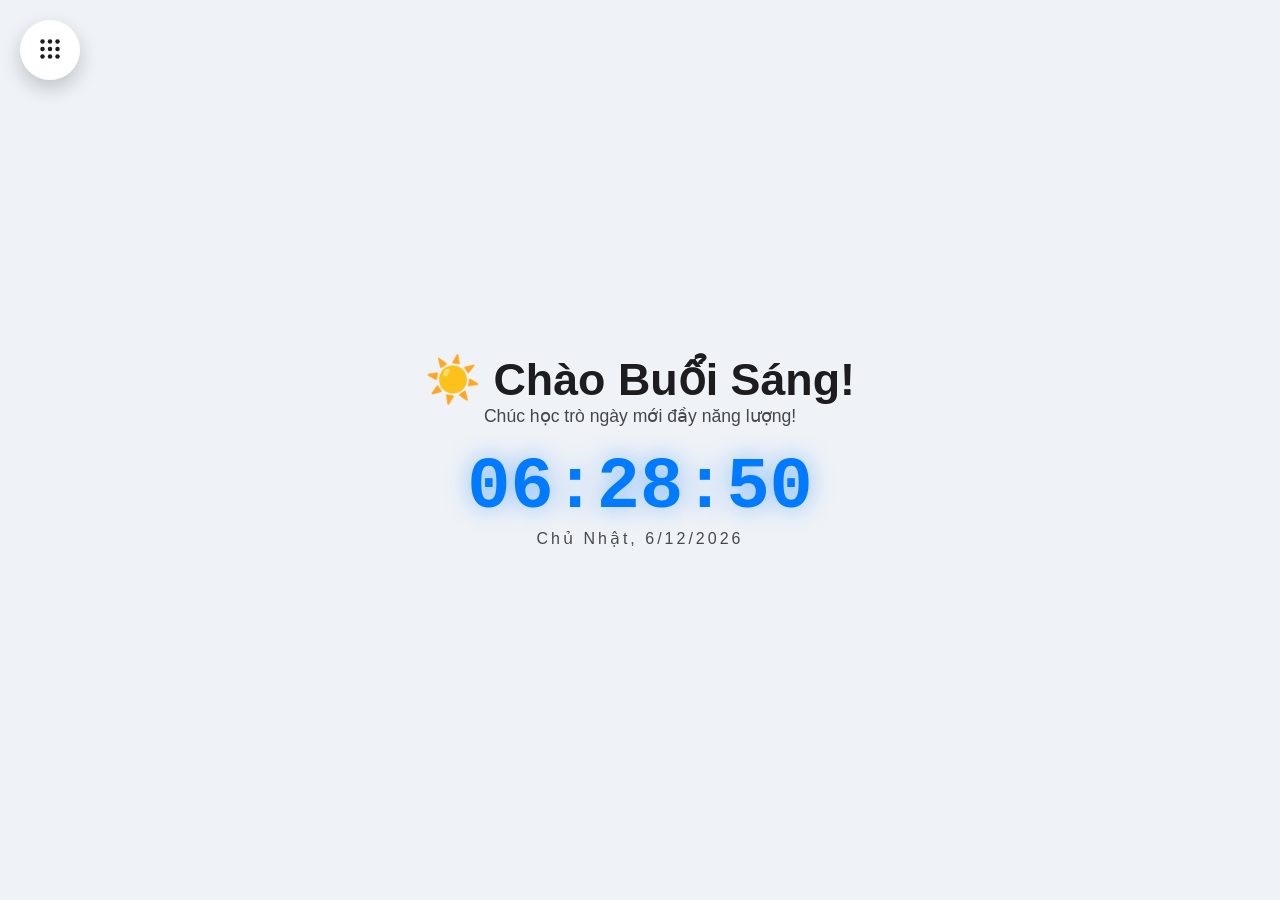
==== commit e288761f: "Add files via upload" ====
--- a/index.html
+++ b/index.html
@@ -1,15 +1,19 @@
 <!DOCTYPE html>
 <html lang="vi">
-
 <head>
   <meta charset="utf-8">
   <meta name="viewport" content="width=device-width, initial-scale=1">
   <title>Bí Kíp Giao Diện Hiện Đại & Hiệu Ứng Hạt</title>
 
+  <!-- Favicon & PWA Icons cho mọi thiết bị -->
+  <link rel="apple-touch-icon" sizes="180x180" href="apple-touch-icon.png">
+  <link rel="icon" type="image/png" sizes="32x32" href="favicon-32x32.png">
+  <link rel="icon" type="image/png" sizes="16x16" href="favicon-16x16.png">
+  <link rel="manifest" href="site.webmanifest">
+  <meta name="theme-color" content="#007AFF">
+
   <style>
-    *,
-    *::before,
-    *::after {
+    *, *::before, *::after {
       box-sizing: border-box;
       margin: 0;
       padding: 0;
@@ -29,7 +33,7 @@
       transition: background 0.3s cubic-bezier(0.4, 0, 0.2, 1), color 0.3s cubic-bezier(0.4, 0, 0.2, 1);
     }
 
-    /* --- 1. CANVAS HIỆU ỨNG HẠT VÀ BLOB --- */
+    /* --- CANVAS HIỆU ỨNG HẠT VÀ BLOB --- */
     canvas#canvas {
       position: fixed;
       top: 0;
@@ -60,37 +64,16 @@
       animation: move 15s infinite alternate;
       will-change: transform;
     }
-
-    .blob-1 {
-      top: -100px;
-      left: -100px;
-      background: #ff3b30;
-    }
-
-    .blob-2 {
-      bottom: -100px;
-      right: -100px;
-      background: #5856d6;
-    }
-
-    .blob-3 {
-      top: 40%;
-      left: 30%;
-      background: #34c759;
-      width: 250px;
-    }
+    .blob-1 { top: -100px; left: -100px; background: #ff3b30; }
+    .blob-2 { bottom: -100px; right: -100px; background: #5856d6; }
+    .blob-3 { top: 40%; left: 30%; background: #34c759; width: 250px; }
 
     @keyframes move {
-      from {
-        transform: translate(0, 0) scale(1);
-      }
-
-      to {
-        transform: translate(60px, 80px) scale(1.1);
-      }
-    }
-
-    /* --- 2. BIẾN SỐ TOÀN CỤC --- */
+      from { transform: translate(0, 0) scale(1); }
+      to { transform: translate(60px, 80px) scale(1.1); }
+    }
+
+    /* --- BIẾN SỐ TOÀN CỤC --- */
     :root {
       --glass-bg: rgba(255, 255, 255, 0.7);
       --text-main: #1d1d1f;
@@ -106,13 +89,12 @@
       vertical-align: -0.125em;
       fill: currentColor;
     }
-
     .acc-header .icon {
       width: 0.9em;
       height: 0.9em;
     }
 
-    /* --- 3. KHU VỰC CHÀO MỪNG & ĐỒNG HỒ --- */
+    /* --- KHU VỰC CHÀO MỪNG & ĐỒNG HỒ --- */
     .dashboard {
       text-align: center;
       z-index: 2;
@@ -125,7 +107,6 @@
       margin: 0;
       font-weight: 700;
     }
-
     #time-detail {
       font-size: 1.1rem;
       opacity: 0.8;
@@ -139,14 +120,13 @@
       text-shadow: 0 0 25px rgba(0, 122, 255, 0.5);
       font-family: 'Courier New', monospace;
     }
-
     #date-display {
       font-size: 1rem;
       letter-spacing: 3px;
       opacity: 0.8;
     }
 
-    /* --- 4. NÚT MENU VÀ LỚP PHỦ --- */
+    /* --- NÚT MENU VÀ LỚP PHỦ --- */
     #menuBtn {
       position: fixed;
       width: 60px;
@@ -155,16 +135,14 @@
       border: none;
       background: white;
       color: var(--text-main);
-      box-shadow: 0 8px 20px rgba(0, 0, 0, 0.2);
+      box-shadow: 0 8px 20px rgba(0,0,0,0.2);
       cursor: pointer;
       z-index: 1001;
       font-size: 24px;
       transition: 0.2s;
-    }
-
-    #menuBtn:active {
-      transform: scale(0.9);
-    }
+      pointer-events: auto;
+    }
+    #menuBtn:active { transform: scale(0.9); }
 
     #overlay {
       position: fixed;
@@ -172,14 +150,14 @@
       left: 0;
       width: 100%;
       height: 100%;
-      background: rgba(0, 0, 0, 0.3);
+      background: rgba(0,0,0,0.3);
       backdrop-filter: blur(8px);
       -webkit-backdrop-filter: blur(8px);
       display: none;
       z-index: 999;
     }
 
-    /* --- 5. MENU ACCORDION --- */
+    /* --- MENU ACCORDION --- */
     .menu {
       position: fixed;
       width: 300px;
@@ -191,34 +169,26 @@
       padding: 20px;
       display: none;
       z-index: 1000;
-      box-shadow: 0 20px 40px rgba(0, 0, 0, 0.3);
-      border: 1px solid rgba(255, 255, 255, 0.3);
+      box-shadow: 0 20px 40px rgba(0,0,0,0.3);
+      border: 1px solid rgba(255,255,255,0.3);
       color: var(--text-main);
-    }
-
+      pointer-events: auto;
+    }
     .menu.show {
       display: block;
       animation: pop 0.3s ease;
     }
 
     @keyframes pop {
-      from {
-        opacity: 0;
-        transform: scale(0.9) translateY(20px);
-      }
-
-      to {
-        opacity: 1;
-        transform: scale(1) translateY(0);
-      }
+      from { opacity: 0; transform: scale(0.9) translateY(20px); }
+      to { opacity: 1; transform: scale(1) translateY(0); }
     }
 
     .acc-item {
       margin-bottom: 10px;
       border-radius: 15px;
-      background: rgba(255, 255, 255, 0.2);
-    }
-
+      background: rgba(255,255,255,0.2);
+    }
     .acc-header {
       padding: 15px;
       cursor: pointer;
@@ -228,7 +198,6 @@
       font-weight: bold;
       font-size: 14px;
     }
-
     .acc-content {
       max-height: 0;
       overflow: hidden;
@@ -237,19 +206,14 @@
       flex-direction: column;
       padding: 0 15px;
     }
-
     .acc-item.active .acc-content {
       max-height: 200px;
       padding-bottom: 15px;
     }
-
-    .acc-item.active .acc-header {
-      color: var(--accent-color);
-    }
-
-    .acc-content button,
-    .acc-content a {
-      background: rgba(255, 255, 255, 0.4);
+    .acc-item.active .acc-header { color: var(--accent-color); }
+
+    .acc-content button, .acc-content a {
+      background: rgba(255,255,255,0.4);
       border: none;
       padding: 12px;
       margin-top: 8px;
@@ -261,34 +225,16 @@
       text-decoration: none;
     }
 
-    /* --- 6. VỊ TRÍ & THEME --- */
-    .top-left {
-      top: 20px;
-      left: 20px;
-    }
-
-    .top-right {
-      top: 20px;
-      right: 20px;
-    }
-
-    .bottom-left {
-      bottom: 20px;
-      left: 20px;
-    }
-
-    .bottom-right {
-      bottom: 20px;
-      right: 20px;
-    }
+    /* --- VỊ TRÍ & THEME --- */
+    .top-left { top: 20px; left: 20px; }
+    .top-right { top: 20px; right: 20px; }
+    .bottom-left { bottom: 20px; left: 20px; }
+    .bottom-right { bottom: 20px; right: 20px; }
 
     body[data-theme="light"] {
       color: #1d1d1f;
     }
-
-    body[data-theme="light"] .blob-container {
-      display: block;
-    }
+    body[data-theme="light"] .blob-container { display: block; }
 
     body[data-theme="dark"] {
       background: #0f0c29;
@@ -296,21 +242,14 @@
       --glass-bg: rgba(30, 30, 30, 0.8);
       --text-main: #fff;
     }
-
-    body[data-theme="dark"] .blob-container {
-      display: none;
-    }
-
+    body[data-theme="dark"] .blob-container { display: none; }
     body[data-theme="dark"] #menuBtn {
       background: #333;
       color: #fff;
     }
 
     @media (max-width: 480px) {
-      #digital-clock {
-        font-size: 3rem;
-      }
-
+      #digital-clock { font-size: 3rem; }
       .menu {
         width: 90%;
         left: 5% !important;
@@ -320,7 +259,6 @@
     }
   </style>
 </head>
-
 <body data-theme="dark">
 
   <div class="blob-container">
@@ -333,31 +271,19 @@
 
   <div id="overlay" onclick="closeMenu()"></div>
 
-  <button id="menuBtn" class="bottom-left" onclick="toggleMenu()">
+  <button id="menuBtn" class="top-left" onclick="toggleMenu()">
     <svg class="icon" viewBox="0 0 512 512" fill="currentColor">
-      <circle cx="96" cy="96" r="48" />
-      <circle cx="256" cy="96" r="48" />
-      <circle cx="416" cy="96" r="48" />
-      <circle cx="96" cy="256" r="48" />
-      <circle cx="256" cy="256" r="48" />
-      <circle cx="416" cy="256" r="48" />
-      <circle cx="96" cy="416" r="48" />
-      <circle cx="256" cy="416" r="48" />
-      <circle cx="416" cy="416" r="48" />
+      <circle cx="96" cy="96" r="48"/><circle cx="256" cy="96" r="48"/><circle cx="416" cy="96" r="48"/>
+      <circle cx="96" cy="256" r="48"/><circle cx="256" cy="256" r="48"/><circle cx="416" cy="256" r="48"/>
+      <circle cx="96" cy="416" r="48"/><circle cx="256" cy="416" r="48"/><circle cx="416" cy="416" r="48"/>
     </svg>
   </button>
 
   <div id="menu" class="menu top-left">
     <div class="acc-item">
       <div class="acc-header" onclick="toggleAcc(this)">
-        <span><svg class="icon" viewBox="0 0 576 512">
-            <path
-              d="M575.8 255.5c0 18-15 32.1-32 32.1h-32l.7 160.2c0 2.7-.2 5.4-.5 8.1V472c0 22.1-17.9 40-40 40H456c-1.1 0-2.2 0-3.3-.1c-1.4 .1-2.8 .1-4.2 .1H416 392c-22.1 0-40-17.9-40-40V448 384c0-17.7-14.3-32-32-32H256c-17.7 0-32 14.3-32 32v64 24c0 22.1-17.9 40-40 40H160 128.1c-1.5 0-3-.1-4.5-.2c-1.2 .1-2.4 .2-3.6 .2H104c-22.1 0-40-17.9-40-40V360c0-.9 0-1.9 .1-2.8V287.6H32c-18 0-32-14-32-32.1c0-9 3-17 10-24L266.4 8c7-7 15-8 22-8s15 1 21 7L564.8 231.5c8 7 12 15 11 24z" />
-          </svg> TRANG CHỦ</span>
-        <svg class="icon" viewBox="0 0 512 512">
-          <path
-            d="M233.4 406.6c12.5 12.5 32.8 12.5 45.3 0l192-192c12.5-12.5 12.5-32.8 0-45.3s-32.8-12.5-45.3 0L256 338.7 86.6 169.4c-12.5-12.5-32.8-12.5-45.3 0s-12.5 32.8 0 45.3l192 192z" />
-        </svg>
+        <span><svg class="icon" viewBox="0 0 576 512"><path d="M575.8 255.5c0 18-15 32.1-32 32.1h-32l.7 160.2c0 2.7-.2 5.4-.5 8.1V472c0 22.1-17.9 40-40 40H456c-1.1 0-2.2 0-3.3-.1c-1.4 .1-2.8 .1-4.2 .1H416 392c-22.1 0-40-17.9-40-40V448 384c0-17.7-14.3-32-32-32H256c-17.7 0-32 14.3-32 32v64 24c0 22.1-17.9 40-40 40H160 128.1c-1.5 0-3-.1-4.5-.2c-1.2 .1-2.4 .2-3.6 .2H104c-22.1 0-40-17.9-40-40V360c0-.9 0-1.9 .1-2.8V287.6H32c-18 0-32-14-32-32.1c0-9 3-17 10-24L266.4 8c7-7 15-8 22-8s15 1 21 7L564.8 231.5c8 7 12 15 11 24z" /></svg> TRANG CHỦ</span>
+        <svg class="icon" viewBox="0 0 512 512"><path d="M233.4 406.6c12.5 12.5 32.8 12.5 45.3 0l192-192c12.5-12.5 12.5-32.8 0-45.3s-32.8-12.5-45.3 0L256 338.7 86.6 169.4c-12.5-12.5-32.8-12.5-45.3 0s-12.5 32.8 0 45.3l192 192z" /></svg>
       </div>
       <div class="acc-content">
         <a href="#">Bảng tin</a>
@@ -367,32 +293,21 @@
 
     <div class="acc-item">
       <div class="acc-header" onclick="toggleAcc(this)">
-        <span><svg class="icon" viewBox="0 0 512 512" fill="currentColor">
-            <path
-              d="M256 32L32 144l224 112 192-96v128h32V144L256 32zM416 260.6l-160 80-160-80v83.4l160 80 160-80v-83.4z" />
-          </svg> HỌC CODE</span>
-        <svg class="icon" viewBox="0 0 512 512">
-          <path
-            d="M233.4 406.6c12.5 12.5 32.8 12.5 45.3 0l192-192c12.5-12.5 12.5-32.8 0-45.3s-32.8-12.5-45.3 0L256 338.7 86.6 169.4c-12.5-12.5-32.8-12.5-45.3 0s-12.5 32.8 0 45.3l192 192z" />
-        </svg>
+        <span><svg class="icon" viewBox="0 0 512 512" fill="currentColor"><path d="M256 32L32 144l224 112 192-96v128h32V144L256 32zM416 260.6l-160 80-160-80v83.4l160 80 160-80v-83.4z" /></svg> HỌC CODE</span>
+        <svg class="icon" viewBox="0 0 512 512"><path d="M233.4 406.6c12.5 12.5 32.8 12.5 45.3 0l192-192c12.5-12.5 12.5-32.8 0-45.3s-32.8-12.5-45.3 0L256 338.7 86.6 169.4c-12.5-12.5-32.8-12.5-45.3 0s-12.5 32.8 0 45.3l192 192z" /></svg>
       </div>
       <div class="acc-content">
-        <a href="tutorial.html">HTML + CSS + JAVASCRIP</a>
-        <a href="tool.html">GENERATOR TOOLL</a>
-        <a href=monaco.html>GENESIS MONACO EDITOR</a>
-        <a href="https://hpctav.github.io/zyntax">ZYNTAX EDITOR</a>
+        <a href="editor.html">Genesis Monaco Editor</a>
+        <a href="#">HTML</a>
+        <a href="#">CSS</a>
+        <a href="#">SCRIPT</a>
       </div>
     </div>
 
     <div class="acc-item">
       <div class="acc-header" onclick="toggleAcc(this)">
-        <span><svg class="icon" viewBox="0 0 24 24">
-            <path d="M12 2l-4 4h3v5H6V8l-4 4 4 4v-3h5v5H8l4 4 4-4h-3v-5h5v3l4-4-4-4v3h-5V6h3z" />
-          </svg> VỊ TRÍ MENU</span>
-        <svg class="icon" viewBox="0 0 512 512">
-          <path
-            d="M233.4 406.6c12.5 12.5 32.8 12.5 45.3 0l192-192c12.5-12.5 12.5-32.8 0-45.3s-32.8-12.5-45.3 0L256 338.7 86.6 169.4c-12.5-12.5-32.8-12.5-45.3 0s-12.5 32.8 0 45.3l192 192z" />
-        </svg>
+        <span><svg class="icon" viewBox="0 0 24 24"><path d="M12 2l-4 4h3v5H6V8l-4 4 4 4v-3h5v5H8l4 4 4-4h-3v-5h5v3l4-4-4-4v3h-5V6h3z" /></svg> VỊ TRÍ MENU</span>
+        <svg class="icon" viewBox="0 0 512 512"><path d="M233.4 406.6c12.5 12.5 32.8 12.5 45.3 0l192-192c12.5-12.5 12.5-32.8 0-45.3s-32.8-12.5-45.3 0L256 338.7 86.6 169.4c-12.5-12.5-32.8-12.5-45.3 0s-12.5 32.8 0 45.3l192 192z" /></svg>
       </div>
       <div class="acc-content">
         <button onclick="setPos('top-left')">Trên trái</button>
@@ -404,14 +319,8 @@
 
     <div class="acc-item">
       <div class="acc-header" onclick="toggleAcc(this)">
-        <span><svg class="icon" viewBox="0 0 384 512">
-            <path
-              d="M223.5 32C100 32 0 132.3 0 256S100 480 223.5 480c60.6 0 115.5-24.2 155.8-63.4c5-4.9 6.3-12.5 3.1-18.7s-10.1-9.7-17-8.5c-9.8 1.7-19.8 2.6-30.1 2.6c-96.9 0-175.5-78.8-175.5-176c0-65.8 36-123.1 89.3-153.3c6.1-3.5 9.2-10.5 7.7-17.3s-7.3-11.9-14.3-12.5c-6.3-.5-12.6-.8-19-.8z" />
-          </svg> GIAO DIỆN</span>
-        <svg class="icon" viewBox="0 0 512 512">
-          <path
-            d="M233.4 406.6c12.5 12.5 32.8 12.5 45.3 0l192-192c12.5-12.5 12.5-32.8 0-45.3s-32.8-12.5-45.3 0L256 338.7 86.6 169.4c-12.5-12.5-32.8-12.5-45.3 0s-12.5 32.8 0 45.3l192 192z" />
-        </svg>
+        <span><svg class="icon" viewBox="0 0 384 512"><path d="M223.5 32C100 32 0 132.3 0 256S100 480 223.5 480c60.6 0 115.5-24.2 155.8-63.4c5-4.9 6.3-12.5 3.1-18.7s-10.1-9.7-17-8.5c-9.8 1.7-19.8 2.6-30.1 2.6c-96.9 0-175.5-78.8-175.5-176c0-65.8 36-123.1 89.3-153.3c6.1-3.5 9.2-10.5 7.7-17.3s-7.3-11.9-14.3-12.5c-6.3-.5-12.6-.8-19-.8z" /></svg> GIAO DIỆN</span>
+        <svg class="icon" viewBox="0 0 512 512"><path d="M233.4 406.6c12.5 12.5 32.8 12.5 45.3 0l192-192c12.5-12.5 12.5-32.8 0-45.3s-32.8-12.5-45.3 0L256 338.7 86.6 169.4c-12.5-12.5-32.8-12.5-45.3 0s-12.5 32.8 0 45.3l192 192z" /></svg>
       </div>
       <div class="acc-content">
         <button onclick="setTheme('light')">Chế độ Sáng</button>
@@ -429,10 +338,19 @@
   </div>
 
   <script>
+    // Đăng ký Service Worker cho PWA
+    if ('serviceWorker' in navigator) {
+      window.addEventListener('load', () => {
+        navigator.serviceWorker.register('sw.js')
+          .then(reg => console.log('Service Worker đăng ký thành công!', reg))
+          .catch(err => console.log('Đăng ký Service Worker thất bại:', err));
+      });
+    }
+
     const menu = document.getElementById('menu');
     const overlay = document.getElementById('overlay');
     const menuBtn = document.getElementById('menuBtn');
-    let currentThemeMode = 'dark'; // Biến lưu màu nền canvas tối ưu hiệu năng
+    let currentThemeMode = 'dark';
 
     function haptic(ms = 15) {
       if (navigator.vibrate) navigator.vibrate(ms);
@@ -523,8 +441,7 @@
       if (pref === 'auto') applyTheme('auto');
     });
 
-
-    /* --- HIỆU ỨNG HẠT CANVAS (ĐÃ TỐI ƯU SIÊU MƯỢT) --- */
+    /* --- HIỆU ỨNG HẠT CANVAS SIÊU MƯỢT --- */
     const canvas = document.getElementById('canvas');
     const ctx = canvas.getContext('2d');
 
@@ -571,7 +488,7 @@
     }
 
     function createParticles(x, y, speedX, speedY) {
-      const count = Math.floor(Math.random() * 4) + 3; // Giảm bớt số lượng hạt để cực mượt
+      const count = Math.floor(Math.random() * 4) + 3;
       const color = colors[Math.floor(Math.random() * colors.length)];
 
       for (let i = 0; i < count; i++) {
@@ -608,7 +525,6 @@
     }
 
     function animate() {
-      // Dùng biến tối ưu trực tiếp thay vì getAttribute mỗi frame
       ctx.fillStyle = (currentThemeMode === 'dark') ? 'rgba(15, 12, 41, 0.25)' : 'rgba(240, 242, 245, 0.25)';
       ctx.fillRect(0, 0, canvas.width, canvas.height);
 
@@ -682,5 +598,4 @@
     };
   </script>
 </body>
-
 </html>
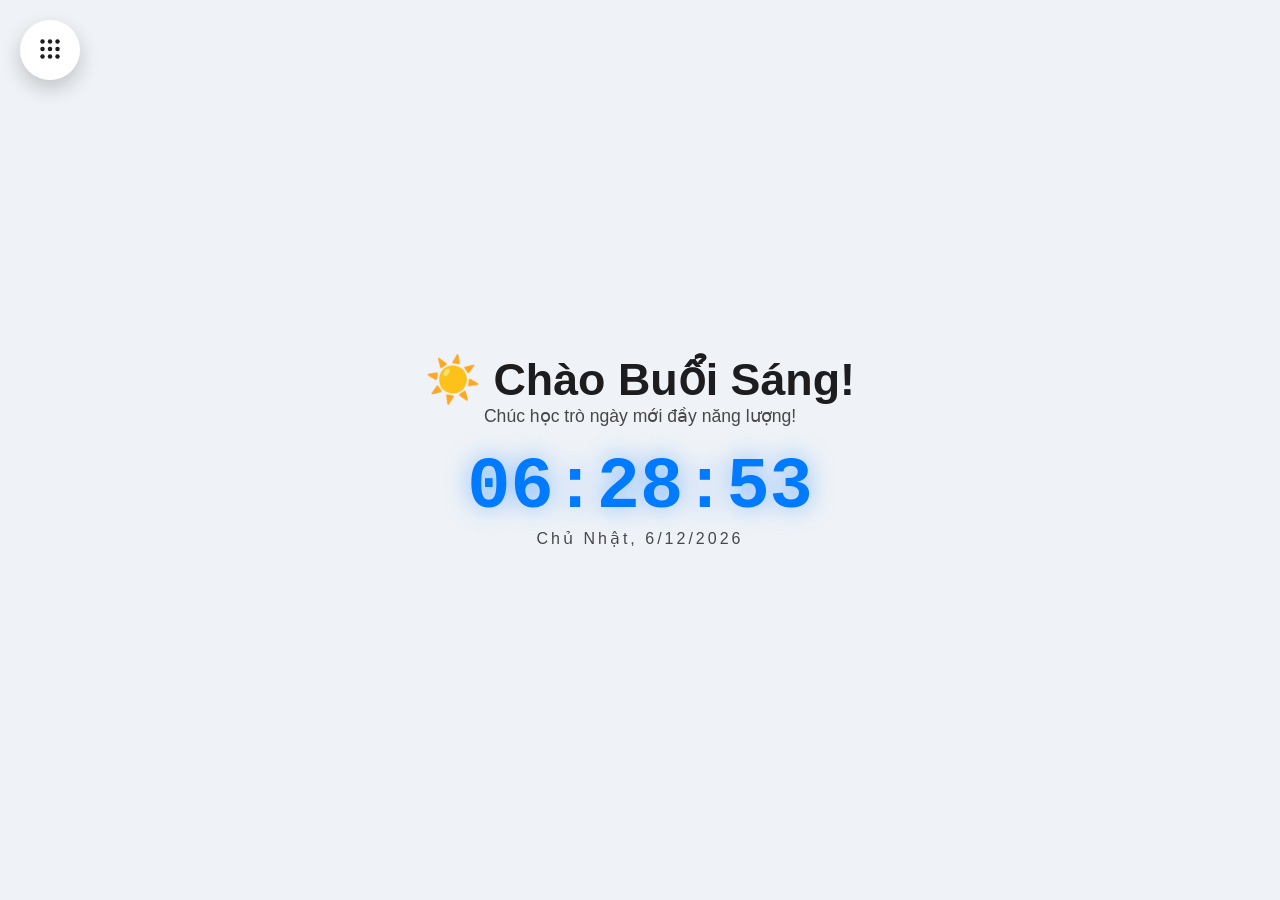
==== commit 9a2fd958: "Update index.html" ====
--- a/index.html
+++ b/index.html
@@ -279,7 +279,7 @@
     </svg>
   </button>
 
-  <div id="menu" class="menu top-left">
+  <div id="menu" class="menu bottom-left">
     <div class="acc-item">
       <div class="acc-header" onclick="toggleAcc(this)">
         <span><svg class="icon" viewBox="0 0 576 512"><path d="M575.8 255.5c0 18-15 32.1-32 32.1h-32l.7 160.2c0 2.7-.2 5.4-.5 8.1V472c0 22.1-17.9 40-40 40H456c-1.1 0-2.2 0-3.3-.1c-1.4 .1-2.8 .1-4.2 .1H416 392c-22.1 0-40-17.9-40-40V448 384c0-17.7-14.3-32-32-32H256c-17.7 0-32 14.3-32 32v64 24c0 22.1-17.9 40-40 40H160 128.1c-1.5 0-3-.1-4.5-.2c-1.2 .1-2.4 .2-3.6 .2H104c-22.1 0-40-17.9-40-40V360c0-.9 0-1.9 .1-2.8V287.6H32c-18 0-32-14-32-32.1c0-9 3-17 10-24L266.4 8c7-7 15-8 22-8s15 1 21 7L564.8 231.5c8 7 12 15 11 24z" /></svg> TRANG CHỦ</span>
@@ -598,4 +598,4 @@
     };
   </script>
 </body>
-</html>+</html>
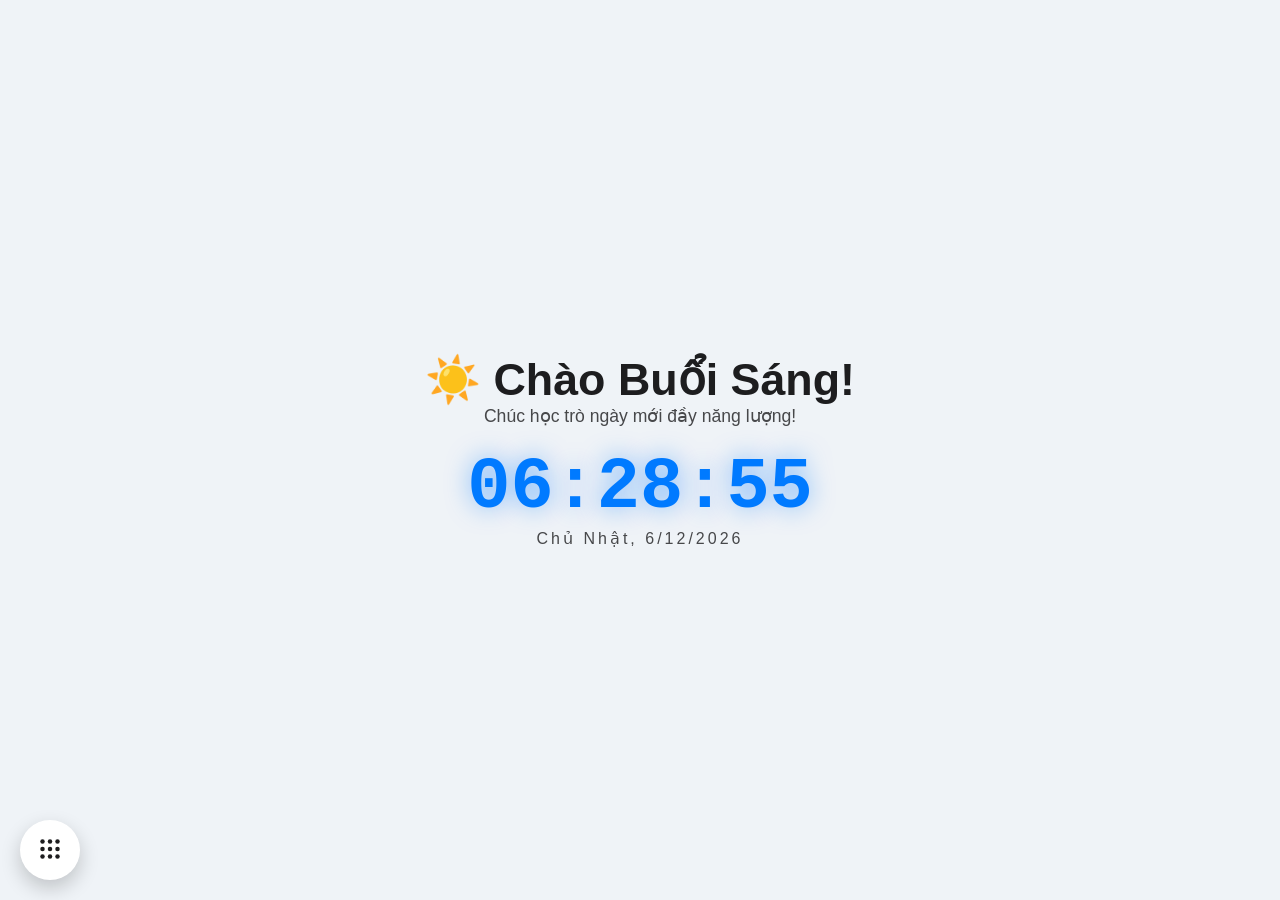
==== commit 997728c4: "Add files via upload" ====
--- a/index.html
+++ b/index.html
@@ -271,7 +271,7 @@
 
   <div id="overlay" onclick="closeMenu()"></div>
 
-  <button id="menuBtn" class="top-left" onclick="toggleMenu()">
+  <button id="menuBtn" class="bottom-left" onclick="toggleMenu()">
     <svg class="icon" viewBox="0 0 512 512" fill="currentColor">
       <circle cx="96" cy="96" r="48"/><circle cx="256" cy="96" r="48"/><circle cx="416" cy="96" r="48"/>
       <circle cx="96" cy="256" r="48"/><circle cx="256" cy="256" r="48"/><circle cx="416" cy="256" r="48"/>
@@ -279,7 +279,7 @@
     </svg>
   </button>
 
-  <div id="menu" class="menu bottom-left">
+  <div id="menu" class="menu top-left">
     <div class="acc-item">
       <div class="acc-header" onclick="toggleAcc(this)">
         <span><svg class="icon" viewBox="0 0 576 512"><path d="M575.8 255.5c0 18-15 32.1-32 32.1h-32l.7 160.2c0 2.7-.2 5.4-.5 8.1V472c0 22.1-17.9 40-40 40H456c-1.1 0-2.2 0-3.3-.1c-1.4 .1-2.8 .1-4.2 .1H416 392c-22.1 0-40-17.9-40-40V448 384c0-17.7-14.3-32-32-32H256c-17.7 0-32 14.3-32 32v64 24c0 22.1-17.9 40-40 40H160 128.1c-1.5 0-3-.1-4.5-.2c-1.2 .1-2.4 .2-3.6 .2H104c-22.1 0-40-17.9-40-40V360c0-.9 0-1.9 .1-2.8V287.6H32c-18 0-32-14-32-32.1c0-9 3-17 10-24L266.4 8c7-7 15-8 22-8s15 1 21 7L564.8 231.5c8 7 12 15 11 24z" /></svg> TRANG CHỦ</span>
@@ -297,7 +297,7 @@
         <svg class="icon" viewBox="0 0 512 512"><path d="M233.4 406.6c12.5 12.5 32.8 12.5 45.3 0l192-192c12.5-12.5 12.5-32.8 0-45.3s-32.8-12.5-45.3 0L256 338.7 86.6 169.4c-12.5-12.5-32.8-12.5-45.3 0s-12.5 32.8 0 45.3l192 192z" /></svg>
       </div>
       <div class="acc-content">
-        <a href="editor.html">Genesis Monaco Editor</a>
+        <a href="assets/monaco/index.html">Genesis Monaco Editor</a>
         <a href="#">HTML</a>
         <a href="#">CSS</a>
         <a href="#">SCRIPT</a>
@@ -598,4 +598,4 @@
     };
   </script>
 </body>
-</html>
+</html>
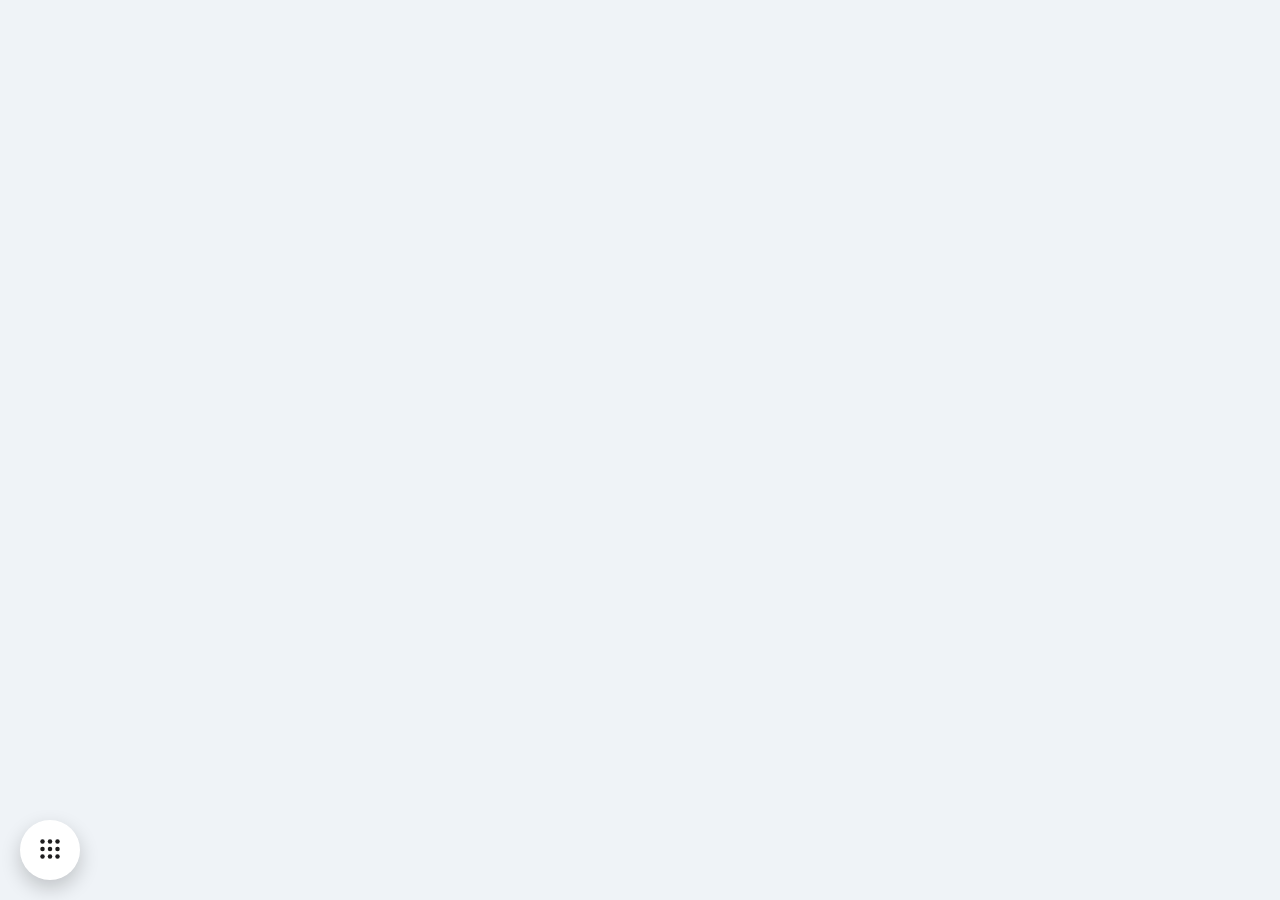
==== commit 2c8a9577: "Add files via upload" ====
--- a/index.html
+++ b/index.html
@@ -296,11 +296,12 @@
         <span><svg class="icon" viewBox="0 0 512 512" fill="currentColor"><path d="M256 32L32 144l224 112 192-96v128h32V144L256 32zM416 260.6l-160 80-160-80v83.4l160 80 160-80v-83.4z" /></svg> HỌC CODE</span>
         <svg class="icon" viewBox="0 0 512 512"><path d="M233.4 406.6c12.5 12.5 32.8 12.5 45.3 0l192-192c12.5-12.5 12.5-32.8 0-45.3s-32.8-12.5-45.3 0L256 338.7 86.6 169.4c-12.5-12.5-32.8-12.5-45.3 0s-12.5 32.8 0 45.3l192 192z" /></svg>
       </div>
-      <div class="acc-content">
-        <a href="assets/monaco/index.html">Genesis Monaco Editor</a>
-        <a href="#">HTML</a>
-        <a href="#">CSS</a>
-        <a href="#">SCRIPT</a>
+      <div class="acc-content">     
+        <a href="#">HTML CSS JAVASCRIPT</a>
+        <a href="#">PWA TOOL</a>
+        <div class="acc-content1">
+        <a href="./assets/monaco/index.html">Genesis Monaco Editor</a>
+        <a href="./assets/Zyntax/index.html">Genesis Zyntax Editor</a>
       </div>
     </div>
 
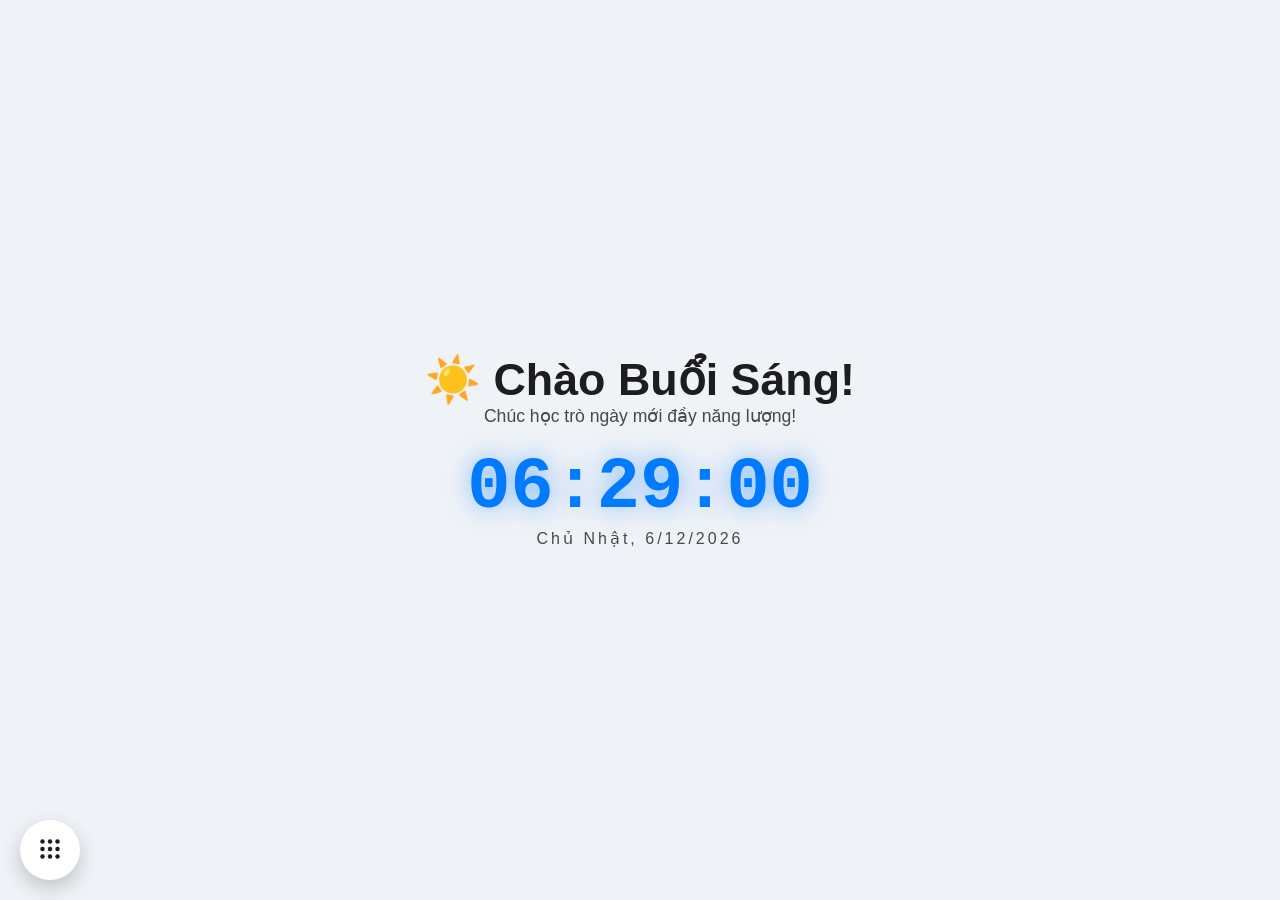
==== commit f1cb357b: "Add files via upload" ====
--- a/index.html
+++ b/index.html
@@ -299,7 +299,6 @@
       <div class="acc-content">     
         <a href="#">HTML CSS JAVASCRIPT</a>
         <a href="#">PWA TOOL</a>
-        <div class="acc-content1">
         <a href="./assets/monaco/index.html">Genesis Monaco Editor</a>
         <a href="./assets/Zyntax/index.html">Genesis Zyntax Editor</a>
       </div>
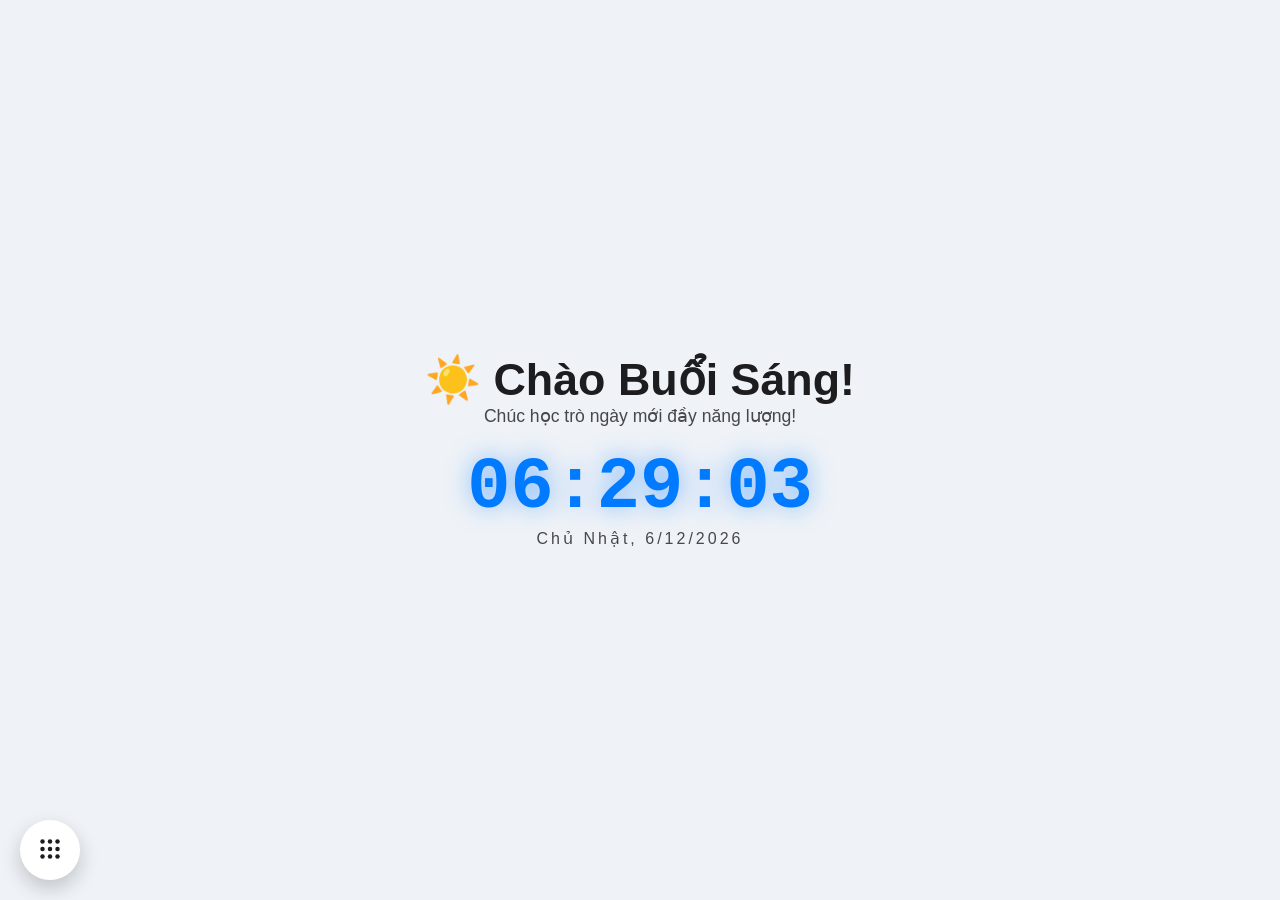
==== commit 49725ab6: "Add files via upload" ====
--- a/index.html
+++ b/index.html
@@ -300,7 +300,7 @@
         <a href="#">HTML CSS JAVASCRIPT</a>
         <a href="#">PWA TOOL</a>
         <a href="./assets/monaco/index.html">Genesis Monaco Editor</a>
-        <a href="./assets/Zyntax/index.html">Genesis Zyntax Editor</a>
+        <a href="./assets/zyntax/index.html">Genesis Zyntax Editor</a>
       </div>
     </div>
 
